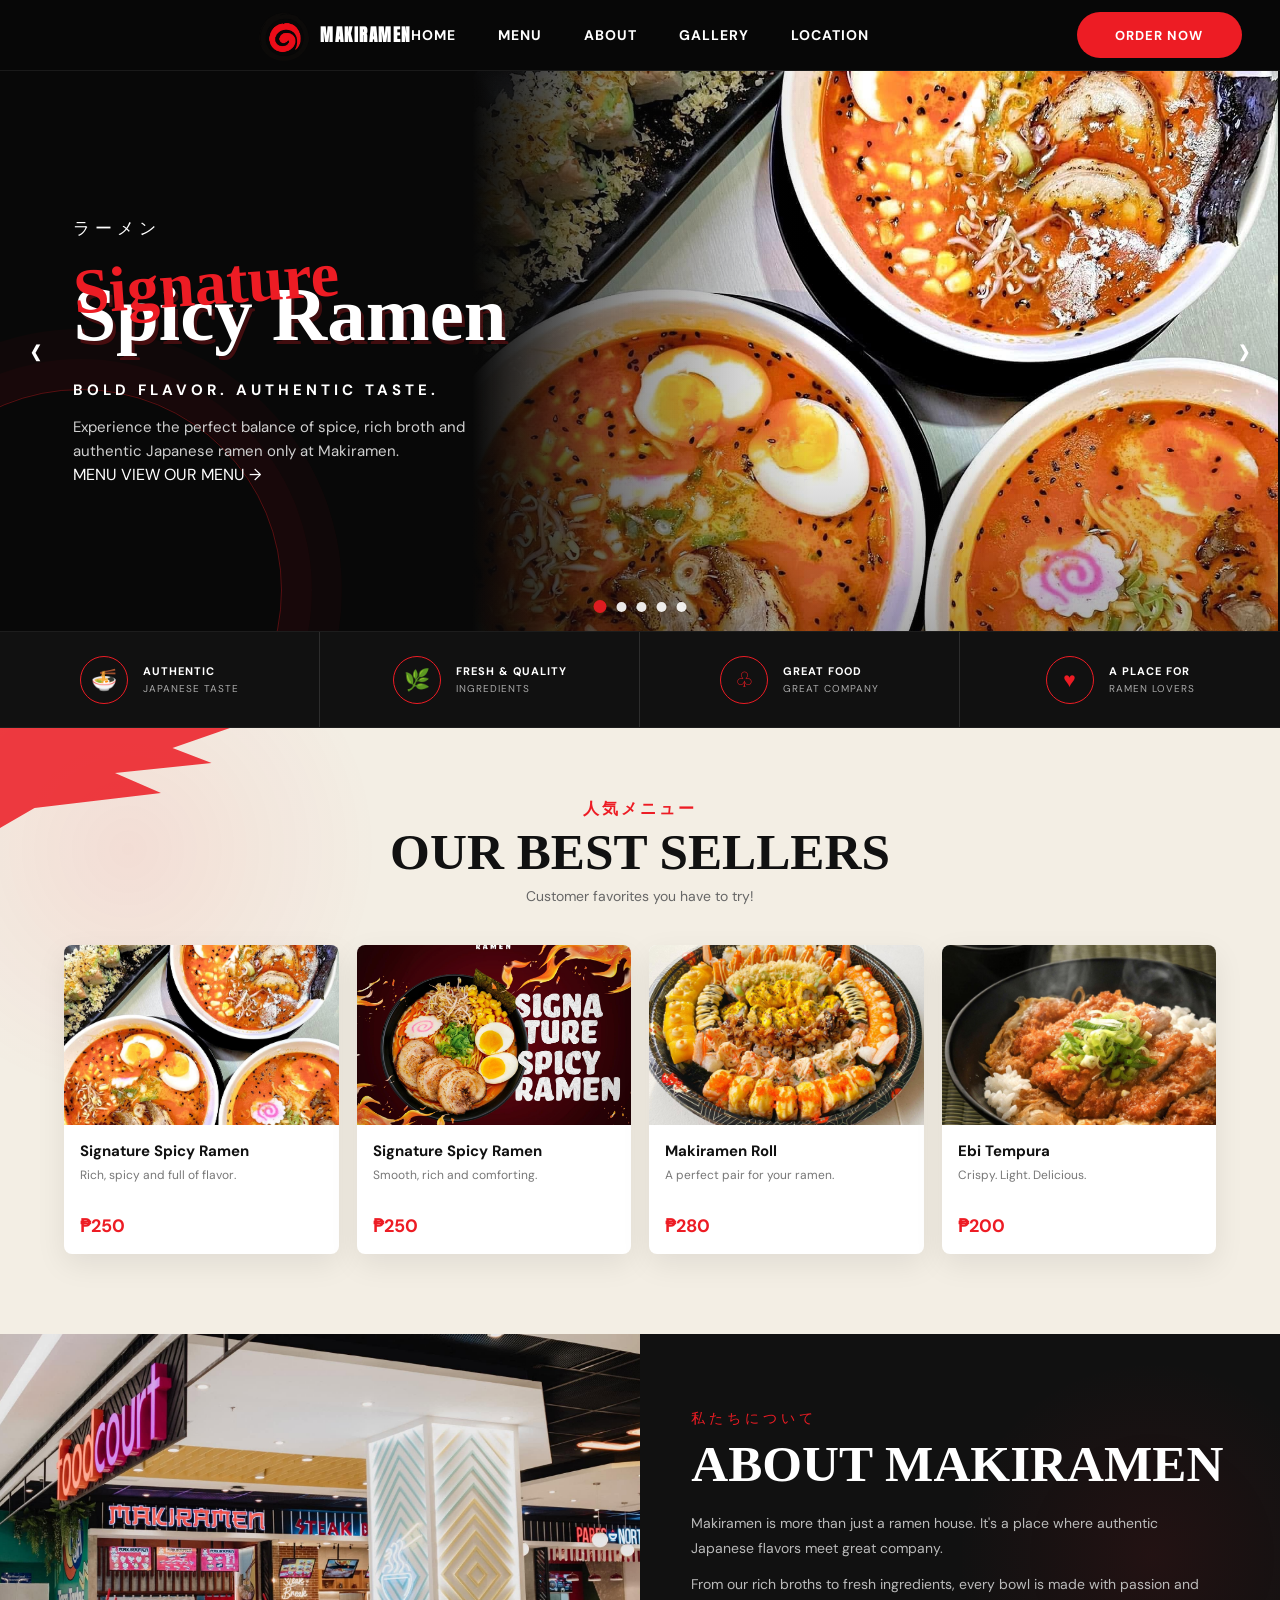
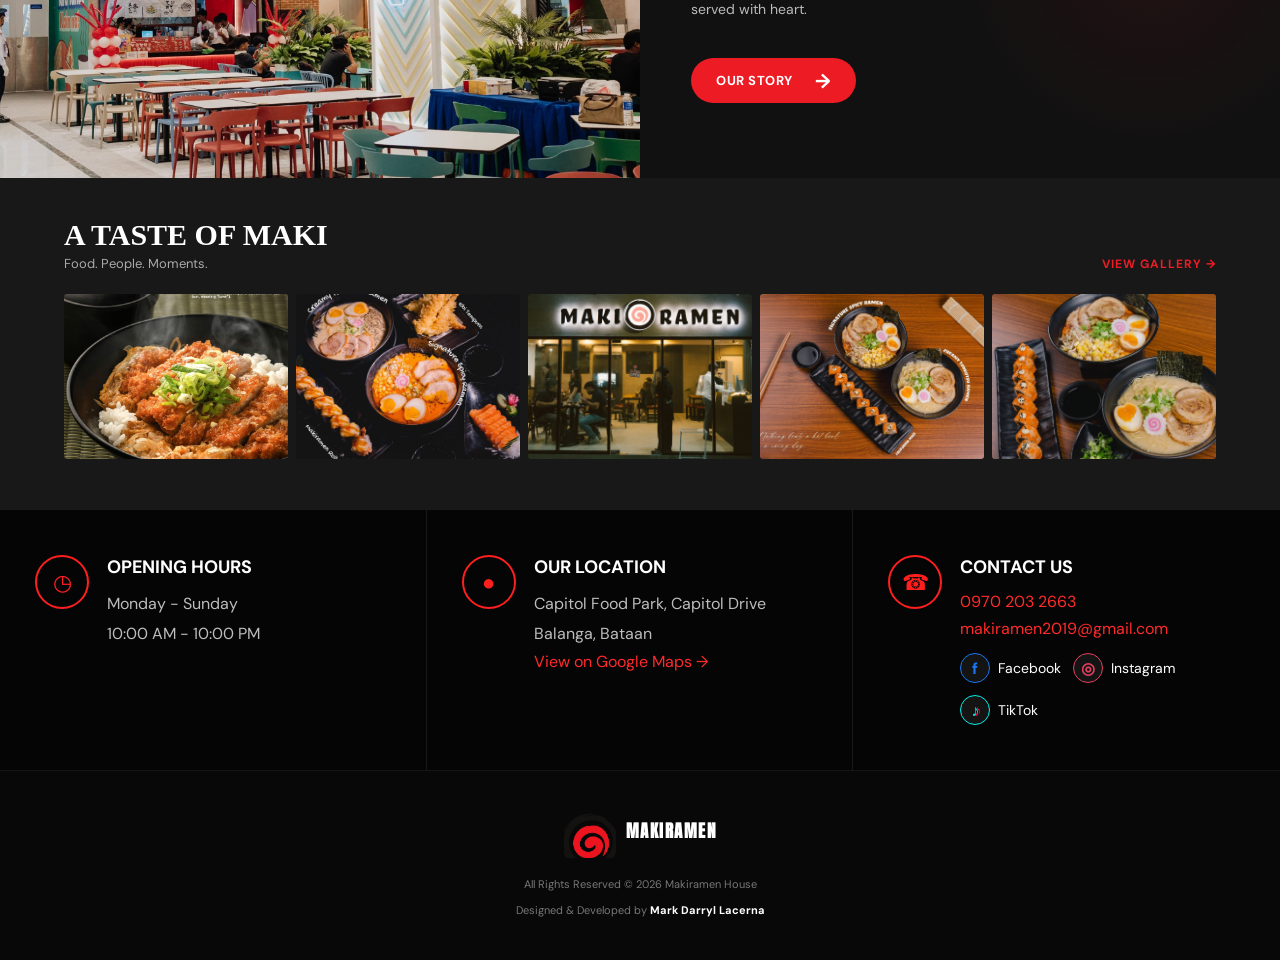
==== index.html @ 4b58c9ea "Update website" ====
<!DOCTYPE html>
<html lang="en">
<head>
    <meta charset="UTF-8">
    <meta name="viewport" content="width=device-width, initial-scale=1.0">
<link rel="stylesheet"
      href="https://cdnjs.cloudflare.com/ajax/libs/font-awesome/6.5.2/css/all.min.css">
    <title>Makiramen House | Japanese Restaurant</title>

   <link rel="stylesheet" href="css/style.css?v=2">
</head>

<body>

    <!-- =========================
         NAVIGATION
    ========================== -->
    <header class="site-header">
        <nav class="navbar">

<a href="index.html" class="logo">

<a href="index.html" class="logo">
    <span class="logo-mark">
        <img src="images/Logo.png" alt="Makiramen Logo">
    </span>

    <span class="logo-name">
        MAKIRAMEN
    </span>
</a>

            <div class="nav-links">
               <a href="index.html">HOME</a>
<a href="menu.html">MENU</a>
<a href="about.html">ABOUT</a>
<a href="gallery.html">GALLERY</a>
<a href="location.html">LOCATION</a>
            </div>

         <a href="menu.html" class="order-btn">ORDER NOW</a>
         

        </nav>
    </header>


    <!-- =========================
         HERO
    ========================== -->
    <main>

        <section id="home" class="hero">

            <!-- HERO SLIDER -->
            <div class="hero-slider">

                <!-- SLIDE 1 -->
                <div class="hero-slide active">

                    <div class="hero-content">

                        <div class="hero-text">

                            <span class="hero-japanese">ラーメン</span>

                            <h2>Signature</h2>

                            <h1>Spicy Ramen</h1>

                            <p class="hero-tagline">
                                BOLD FLAVOR. AUTHENTIC TASTE.
                            </p>

                            <p class="hero-description">
                                Experience the perfect balance of spice,
                                rich broth and authentic Japanese ramen
                                only at Makiramen.
                            </p>

                            <a href="menu.html">MENU</a>
                                VIEW OUR MENU
                                <span>→</span>
                            </a>

                        </div>

                        <div class="hero-image">
                            <img
                                src="images/Ramen.jpg"
                                alt="Makiramen Spicy Ramen"
                            >
                        </div>

                    </div>

                </div>


                <!-- SLIDE 2 -->
                <div class="hero-slide">

                    <div class="hero-content">

                        <div class="hero-text">

                            <span class="hero-japanese">濃厚ラーメン</span>

                            <h2>Rich & Creamy</h2>

                            <h1>Signature Spicy Ramen</h1>

                            <p class="hero-tagline">
                                RICH BROTH. SMOOTH FLAVOR.
                            </p>

                            <p class="hero-description">
                                A creamy and flavorful bowl made for
                                ramen lovers who enjoy rich Japanese taste.
                            </p>

                            <a href="menu.html">MENU</a>
                                VIEW OUR MENU
                                <span>→</span>
                            </a>

                        </div>

                        <div class="hero-image">
                            <img
                                src="images/Ramen2.jpg"
                                alt="Signature Spicy Ramen"
                            >
                        </div>

                    </div>

                </div>


                <!-- SLIDE 3 -->
                <div class="hero-slide">

                    <div class="hero-content">

                        <div class="hero-text">

                            <span class="hero-japanese">寿司</span>

                            <h2>Fresh & Delicious</h2>

                            <h1>Makiramen Sushi</h1>

                            <p class="hero-tagline">
                                FRESH INGREDIENTS. PERFECTLY ROLLED.
                            </p>

                            <p class="hero-description">
                                Complete your ramen experience with
                                our fresh and delicious sushi selections.
                            </p>

                            <a href="menu.html">MENU</a>
                                VIEW OUR MENU
                                <span>→</span>
                            </a>

                        </div>

                        <div class="hero-image">
                            <img
                                src="images/Sushi.jpg"
                                alt="Makiramen Sushi"
                            >
                        </div>

                    </div>

                </div>


                <!-- SLIDE 4 -->
                <div class="hero-slide">

                    <div class="hero-content">

                        <div class="hero-text">

                            <span class="hero-japanese">天ぷら</span>

                            <h2>Crispy Favorite</h2>

                            <h1>Ebi Tempura</h1>

                            <p class="hero-tagline">
                                CRISPY. LIGHT. DELICIOUS.
                            </p>

                            <p class="hero-description">
                                Golden crispy shrimp tempura,
                                freshly prepared to complement your meal.
                            </p>

                            <a href="menu.html">MENU</a>
                                VIEW OUR MENU
                                <span>→</span>
                            </a>

                        </div>

                        <div class="hero-image">
                            <img
                                src="images/Meal.jpg"
                                alt="Makiramen Ebi Tempura"
                            >
                        </div>

                    </div>

                </div>


                <!-- SLIDE 5 -->
                <div class="hero-slide">

                    <div class="hero-content">

                        <div class="hero-text">

                            <span class="hero-japanese">美味しい</span>

                            <h2>Made With Passion</h2>

                            <h1>A Taste of Maki</h1>

                            <p class="hero-tagline">
                                GREAT FOOD. GREAT COMPANY.
                            </p>

                            <p class="hero-description">
                                Discover Japanese-inspired favorites,
                                made fresh and served with heart at Makiramen.
                            </p>

                           <a href="menu.html">MENU</a>
                                VIEW OUR MENU
                                <span>→</span>
                            </a>

                        </div>

                        <div class="hero-image">
                            <img
                                src="images/Ramen3.jpg"
                                alt="Makiramen Food"
                            >
                        </div>

                    </div>

                </div>

            </div>


            <!-- SLIDER ARROWS -->
            <button
                class="slider-arrow slider-prev"
                type="button"
                aria-label="Previous slide">
                ‹
            </button>

            <button
                class="slider-arrow slider-next"
                type="button"
                aria-label="Next slide">
                ›
            </button>


            <!-- SLIDER DOTS -->
            <div class="slider-dots">

                <button
                    class="dot active"
                    type="button"
                    aria-label="Slide 1">
                </button>

                <button
                    class="dot"
                    type="button"
                    aria-label="Slide 2">
                </button>

                <button
                    class="dot"
                    type="button"
                    aria-label="Slide 3">
                </button>

                <button
                    class="dot"
                    type="button"
                    aria-label="Slide 4">
                </button>

                <button
                    class="dot"
                    type="button"
                    aria-label="Slide 5">
                </button>

            </div>

        </section>


        <!-- =========================
             FEATURES
        ========================== -->
        <section class="features">

            <div class="feature-item">
                <div class="feature-icon">🍜</div>

                <div>
                    <strong>AUTHENTIC</strong>
                    <span>JAPANESE TASTE</span>
                </div>
            </div>


            <div class="feature-item">
                <div class="feature-icon">🌿</div>

                <div>
                    <strong>FRESH & QUALITY</strong>
                    <span>INGREDIENTS</span>
                </div>
            </div>


            <div class="feature-item">
                <div class="feature-icon">♧</div>

                <div>
                    <strong>GREAT FOOD</strong>
                    <span>GREAT COMPANY</span>
                </div>
            </div>


            <div class="feature-item">
                <div class="feature-icon">♥</div>

                <div>
                    <strong>A PLACE FOR</strong>
                    <span>RAMEN LOVERS</span>
                </div>
            </div>

        </section>


        <!-- =========================
             BEST SELLERS
        ========================== -->
        <section id="menu" class="best-sellers">

            <div class="section-heading">

                <span>人気メニュー</span>

                <h2>OUR BEST SELLERS</h2>

                <p>
                    Customer favorites you have to try!
                </p>

            </div>


            <div class="menu-grid">

                <article class="menu-card">

                    <img
                        src="images/Ramen.jpg"
                        alt="Signature Spicy Ramen">

                    <div class="menu-card-content">

                        <h3>
                            Signature Spicy Ramen
                        </h3>

                        <p>
                            Rich, spicy and full of flavor.
                        </p>

                        <strong>
                            ₱250
                        </strong>

                    </div>

                </article>


                <article class="menu-card">

                    <img
                        src="images/Ramen2.jpg"
                        alt="Creamy Tonkotsu Ramen">

                    <div class="menu-card-content">

                        <h3>
                            Signature Spicy Ramen
                        </h3>

                        <p>
                            Smooth, rich and comforting.
                        </p>

                        <strong>
                            ₱250
                        </strong>

                    </div>

                </article>


                <article class="menu-card">

                    <img
                        src="images/Sushi.jpg"
                        alt="Makiramen Roll">

                    <div class="menu-card-content">

                        <h3>
                            Makiramen Roll
                        </h3>

                        <p>
                            A perfect pair for your ramen.
                        </p>

                        <strong>
                            ₱280
                        </strong>

                    </div>

                </article>


                <article class="menu-card">

                    <img
                        src="images/Meal.jpg"
                        alt="Ebi Tempura">

                    <div class="menu-card-content">

                        <h3>
                            Ebi Tempura
                        </h3>

                        <p>
                            Crispy. Light. Delicious.
                        </p>

                        <strong>
                            ₱200
                        </strong>

                    </div>

                </article>

            </div>

        </section>


        <!-- =========================
             ABOUT
        ========================== -->
        <section id="about" class="about">

    <div class="about-image">
    <video
        id="aboutVideo"
        autoplay
        muted
        loop
        playsinline
        webkit-playsinline
        preload="auto"
        poster="images/Branch.jpg">
        <source src="images/Branch Vid.mp4" type="video/mp4">
    </video>
</div>


            <div class="about-content">

                <span>私たちについて</span>

                <h2>ABOUT MAKIRAMEN</h2>

                <p>
                    Makiramen is more than just a ramen house.
                    It's a place where authentic Japanese flavors
                    meet great company.
                </p>

                <p>
                    From our rich broths to fresh ingredients,
                    every bowl is made with passion and served with heart.
                </p>

                <a href="#gallery" class="primary-btn">
                    OUR STORY
                    <span>→</span>
                </a>

            </div>

        </section>


        <!-- =========================
             GALLERY
        ========================== -->
        <section id="gallery" class="gallery">

            <div class="gallery-heading">

                <div>

                    <h2>A TASTE OF MAKI</h2>

                    <p>
                        Food. People. Moments.
                    </p>

                </div>

                <a href="#">
                    VIEW GALLERY →
                </a>

            </div>


            <div class="gallery-grid">

                <img
                    src="images/Meal.jpg"
                    alt="Makiramen Food">

                <img
                    src="images/Ramen3.jpg"
                    alt="Makiramen Ramen">

                <img
                    src="images/Branch1.jpg"
                    alt="Makiramen Branch">

                <img
                    src="images/Ramen4.jpg"
                    alt="Makiramen Ramen">

                <img
                    src="images/Ramen5.jpg"
                    alt="Makiramen Restaurant">

            </div>

        </section>

<!-- =========================
     LOCATION / FOOTER
========================== -->
<section id="location" class="location">

    <div class="location-item">
        <span class="location-icon">◷</span>

        <div>
            <h3>OPENING HOURS</h3>
            <p>Monday - Sunday</p>
            <p>10:00 AM - 10:00 PM</p>
        </div>
    </div>

    <div class="location-item">
        <span class="location-icon">●</span>

        <div>
            <h3>OUR LOCATION</h3>
            <p>Capitol Food Park, Capitol Drive</p>
            <p>Balanga, Bataan</p>

            <a href="https://share.google/M9KjZpr33h3sfdDit"
               target="_blank">
               View on Google Maps →
            </a>
        </div>
    </div>

    <div class="location-item">
        <span class="location-icon">☎</span>

        <div>
            <h3>CONTACT US</h3>

            <a class="contact-detail" href="tel:09702032663">
                0970 203 2663
            </a>

            <a class="contact-detail"
               href="mailto:makiramen2019@gmail.com">
                makiramen2019@gmail.com
            </a>

            <div class="social-links">

                <a href="https://www.facebook.com/profile.php?id=100064175319282"
                   target="_blank">
                    <span class="social-icon">f</span>
                    Facebook
                </a>

                <a href="https://www.instagram.com/makiramenhouse/"
                   target="_blank">
                    <span class="social-icon">◎</span>
                    Instagram
                </a>

                <a href="https://www.tiktok.com/@makiramen.house.b"
                   target="_blank">
                    <span class="social-icon">♪</span>
                    TikTok
                </a>

            </div>

        </div>
    </div>

</section>


    </main>


    <!-- =========================
         FOOTER
    ========================== -->
    <footer class="footer">

        <a href="index.html" class="footer-logo">
    <span class="footer-logo-mark">
        <img src="images/Logo.png" alt="Makiramen">
    </span>

    <span class="footer-logo-name">
        MAKIRAMEN
    </span>
</a>

      <p class="footer-credit">
    All Rights Reserved © 2026 Makiramen House
</p>

<p class="footer-credit">
    Designed & Developed by <strong>Mark Darryl Lacerna</strong>
</p>

    </footer>


    <script src="js/script.js"></script>

</body>
</html>
---- css/style.css ----
/* =========================================================
   MAKIRAMEN HOUSE
   MAIN STYLESHEET
   Responsive Desktop / Tablet / Mobile
========================================================= */


/* =========================================================
   GOOGLE FONTS
========================================================= */

@import url('https://fonts.googleapis.com/css2?family=Anton&family=DM+Sans:wght@400;500;600;700&family=Permanent+Marker&display=swap');


/* =========================================================
   RESET
========================================================= */

* {
    margin: 0;
    padding: 0;
    box-sizing: border-box;
}

html {
    scroll-behavior: smooth;
}

body {
    font-family: 'DM Sans', sans-serif;
    background: #0d0d0d;
    color: #ffffff;
    overflow-x: hidden;
}

img {
    display: block;
    max-width: 100%;
}

a {
    color: inherit;
    text-decoration: none;
}

button {
    font: inherit;
}


/* =========================================================
   VARIABLES
========================================================= */

:root {
    --red: #ed1c24;
    --red-light: #ff3037;
    --red-dark: #b90f15;

    --black: #080808;
    --black-soft: #111111;
    --black-card: #181818;

    --cream: #f3eee4;
    --white: #ffffff;
    --gray: #bdbdbd;
    --gray-dark: #777777;

    --container: 1400px;
}


/* =========================================================
   GLOBAL CONTAINER
========================================================= */
.site-header {
    position: sticky;
    top: 0;
    z-index: 1000;

    width: 100%;
    background: rgba(8, 8, 8, 0.97);

    border-bottom: 1px solid rgba(255, 255, 255, 0.08);

    backdrop-filter: blur(8px);
}

.navbar {
    position: relative;

    width: min(1400px, 94%);
    height: 70px;

    margin: auto;

    display: flex;
    align-items: center;
    justify-content: space-between;
}
/* =========================
   MAKIRAMEN NAVBAR LOGO
========================= */

.logo {
    display: flex;
    align-items: center;
    justify-content: flex-start;

    width: 220px;
    height: 70px;

    gap: 10px;

    flex-shrink: 0;
}

/* Logo icon container */
.logo-mark {
    position: relative;

    width: 52px;
    height: 52px;

    flex-shrink: 0;

    overflow: hidden;

    border-radius: 50%;
}

/* Crop the original image and show only the icon */
.logo-mark img {
    position: absolute;

    top: -2px;
    left: 50%;

    width: 92px;
    height: auto;

    max-width: none;

    transform: translateX(-50%);

    object-fit: contain;

    mix-blend-mode: normal;
}

/* White MAKI RAMEN text */
.logo-name {
    color: #ffffff;

    font-family: 'Anton', sans-serif;

    font-size: 17px;
    font-weight: 700;

    line-height: 0.85;

    letter-spacing: 1.5px;

    text-align: left;

    white-space: nowrap;
}
/* =========================================================
   NAVIGATION LINKS
   EXACT CENTER OF NAVBAR
========================================================= */
.nav-links {
    position: absolute;

    left: 50%;
    top: 50%;

    transform: translate(-50%, -50%);

    display: flex;
    align-items: center;

    gap: 42px;

    white-space: nowrap;
}
.nav-links a {
    position: relative;

    color: #ffffff;

    font-size: 14px;
    font-weight: 700;

    letter-spacing: 1px;

    transition:
        color 0.3s ease,
        transform 0.3s ease;
}

.nav-links a:hover,
.nav-links a.active {
    color: var(--red);
}

.nav-links a::after {
    content: '';

    position: absolute;

    left: 0;
    bottom: -10px;

    width: 0;
    height: 2px;

    background: var(--red);

    transition: width 0.3s ease;
}

.nav-links a:hover::after,
.nav-links a.active::after {
    width: 100%;
}


/* =========================================================
   ORDER BUTTON
========================================================= */
.order-btn {
    display: inline-flex;
    align-items: center;
    justify-content: center;

    min-width: 165px;
    height: 46px;

    padding: 0 25px;

    margin-left: auto;

    background: var(--red);

    border-radius: 30px;

    color: #ffffff;

    font-size: 13px;
    font-weight: 700;

    letter-spacing: 1px;

    transition:
        background 0.3s ease,
        transform 0.3s ease;
}

.order-btn:hover {
    background: var(--red-light);

    transform: translateY(-2px);
}


/* =========================================================
   HERO
========================================================= */

.hero {
    position: relative;

    min-height: 560px;

    overflow: hidden;

    background:
        radial-gradient(
            circle at 70% 45%,
            rgba(237, 28, 36, 0.08),
            transparent 40%
        ),
        #080808;
}


/* Decorative circle */

.hero::before {
    content: '';

    position: absolute;

    left: -120px;
    bottom: -160px;

    width: 400px;
    height: 400px;

    border: 1px solid rgba(237, 28, 36, 0.35);

    border-radius: 50%;

    box-shadow:
        0 0 0 30px rgba(237, 28, 36, 0.03),
        0 0 0 60px rgba(237, 28, 36, 0.03);

    pointer-events: none;

    z-index: 1;
}


/* =========================================================
   HERO SLIDER
========================================================= */

.hero-slider {
    position: relative;

    width: 100%;

    min-height: 560px;

    overflow: hidden;
}

.hero-slide {
    position: absolute;

    inset: 0;

    width: 100%;
    height: 100%;

    opacity: 0;
    visibility: hidden;

    transition:
        opacity 0.8s ease,
        visibility 0.8s ease;
}

.hero-slide.active {
    opacity: 1;
    visibility: visible;

    z-index: 2;
}


/* =========================================================
   HERO CONTENT
========================================================= */

.hero-content {
    position: relative;

    width: min(var(--container), 94%);

    min-height: 560px;

    margin: auto;

    display: flex;
    align-items: center;
}


/* =========================================================
   HERO TEXT
========================================================= */

.hero-text {
    position: relative;

    z-index: 5;

    width: 45%;

    padding-left: 35px;
}

.hero-japanese {
    display: block;

    margin-bottom: 3px;

    color: #ffffff;

    font-size: 17px;

    letter-spacing: 5px;
}

.hero-text h2 {
    margin-bottom: -28px;

    color: var(--red);

    font-family: 'Permanent Marker', cursive;

    font-size: clamp(48px, 5vw, 78px);

    line-height: 1;

    transform: rotate(-4deg);
}

.hero-text h1 {
    color: #ffffff;

    font-family: 'Permanent Marker', cursive;

    font-size: clamp(55px, 6vw, 92px);

    line-height: 0.95;

    text-shadow:
        3px 4px 0 rgba(237, 28, 36, 0.25);
}

.hero-tagline {
    margin-top: 28px;

    color: #ffffff;

    font-size: 15px;

    font-weight: 700;

    letter-spacing: 4px;
}

.hero-description {
    max-width: 460px;

    margin-top: 15px;

    color: #d0d0d0;

    font-size: 15px;

    line-height: 1.65;
}


/* =========================================================
   PRIMARY BUTTON
========================================================= */

.primary-btn {
    display: inline-flex;
    align-items: center;
    justify-content: center;

    gap: 22px;

    margin-top: 25px;

    padding: 14px 25px;

    background: var(--red);

    border-radius: 30px;

    color: #ffffff;

    font-size: 13px;

    font-weight: 700;

    letter-spacing: 0.5px;

    transition:
        background 0.3s ease,
        transform 0.3s ease;
}

.primary-btn span {
    font-size: 20px;
    line-height: 0;
}

.primary-btn:hover {
    background: var(--red-light);

    transform: translateX(4px);
}


/* =========================================================
   HERO IMAGE
========================================================= */

.hero-image {
    position: absolute;

    top: 0;
    right: -3%;

    width: 67%;
    height: 100%;

    overflow: hidden;

    z-index: 1;
}

.hero-image::after {
    content: '';

    position: absolute;

    inset: 0;

    background:
        linear-gradient(
            90deg,
            #080808 0%,
            rgba(8, 8, 8, 0.55) 15%,
            transparent 42%
        ),
        linear-gradient(
            0deg,
            rgba(8, 8, 8, 0.35),
            transparent 40%
        );

    pointer-events: none;
}

.hero-image img {
    width: 100%;
    height: 100%;

    object-fit: cover;

    object-position: center;

    transition: transform 1s ease;
}

.hero-slide.active .hero-image img {
    transform: scale(1.01);
}


/* =========================================================
   SLIDER ARROWS
========================================================= */

.slider-arrow {
    position: absolute;

    top: 50%;

    z-index: 20;

    width: 48px;
    height: 60px;

    padding: 0;

    border: none;

    background: transparent;

    color: #ffffff;

    font-size: 48px;

    line-height: 1;

    cursor: pointer;

    transform: translateY(-50%);

    transition:
        color 0.3s ease,
        transform 0.3s ease;
}

.slider-arrow:hover {
    color: var(--red);

    transform:
        translateY(-50%)
        scale(1.15);
}

.slider-prev {
    left: 12px;
}

.slider-next {
    right: 12px;
}


/* =========================================================
   SLIDER DOTS
========================================================= */

.slider-dots {
    position: absolute;

    left: 50%;
    bottom: 18px;

    z-index: 30;

    display: flex;
    align-items: center;

    gap: 10px;

    transform: translateX(-50%);
}

.dot {
    width: 10px;
    height: 10px;

    padding: 0;

    border: 0;

    border-radius: 50%;

    background: #ffffff;

    opacity: 0.9;

    cursor: pointer;

    transition:
        width 0.3s ease,
        height 0.3s ease,
        background 0.3s ease;
}

.dot.active {
    width: 13px;
    height: 13px;

    background: var(--red);
}


/* =========================================================
   FEATURES
========================================================= */

.features {
    position: relative;

    z-index: 10;

    display: grid;

    grid-template-columns: repeat(4, 1fr);

    background: #111111;

    border-top:
        1px solid rgba(255,255,255,0.05);

    border-bottom:
        1px solid rgba(255,255,255,0.05);
}

.feature-item {
    min-height: 95px;

    padding: 18px 25px;

    display: flex;
    align-items: center;
    justify-content: center;

    gap: 15px;

    border-right:
        1px solid rgba(255,255,255,0.12);
}

.feature-item:last-child {
    border-right: none;
}

.feature-icon {
    width: 48px;
    height: 48px;

    flex-shrink: 0;

    display: flex;
    align-items: center;
    justify-content: center;

    border:
        1px solid var(--red);

    border-radius: 50%;

    color: var(--red);

    font-size: 21px;
}

.feature-item strong,
.feature-item span {
    display: block;
}

.feature-item strong {
    font-size: 11px;

    letter-spacing: 1px;
}

.feature-item span {
    margin-top: 4px;

    color: #aaaaaa;

    font-size: 10px;

    letter-spacing: 1px;
}


/* =========================================================
   BEST SELLERS
========================================================= */

.best-sellers {
    position: relative;

    padding: 70px 5% 80px;

    background:
        radial-gradient(
            circle at 10% 20%,
            rgba(237,28,36,0.08),
            transparent 20%
        ),
        var(--cream);

    color: #111111;
}


/* Red decoration */

.best-sellers::before {
    content: '';

    position: absolute;

    top: 0;
    left: 0;

    width: 230px;
    height: 100px;

    background: var(--red);

    clip-path: polygon(
        0 0,
        100% 0,
        75% 20%,
        92% 35%,
        50% 45%,
        70% 65%,
        15% 80%,
        0 100%
    );

    opacity: 0.85;
}


/* =========================================================
   SECTION HEADING
========================================================= */

.section-heading {
    position: relative;

    z-index: 2;

    text-align: center;

    margin-bottom: 40px;
}

.section-heading span {
    display: block;

    margin-bottom: 6px;

    color: var(--red);

    font-size: 16px;

    font-weight: 700;

    letter-spacing: 3px;
}

.section-heading h2 {
    font-family: 'Permanent Marker', cursive;

    font-size: clamp(34px, 4vw, 52px);

    line-height: 1;
}

.section-heading p {
    margin-top: 10px;

    color: #666666;

    font-size: 14px;
}


/* =========================================================
   MENU GRID
========================================================= */

.menu-grid {
    position: relative;

    z-index: 2;

    width: min(1250px, 100%);

    margin: auto;

    display: grid;

    grid-template-columns:
        repeat(4, 1fr);

    gap: 18px;
}


/* =========================================================
   MENU CARD
========================================================= */

.menu-card {
    overflow: hidden;

    background: #ffffff;

    border-radius: 8px;

    box-shadow:
        0 10px 30px rgba(0,0,0,0.08);

    transition:
        transform 0.35s ease,
        box-shadow 0.35s ease;
}

.menu-card:hover {
    transform: translateY(-8px);

    box-shadow:
        0 18px 35px rgba(0,0,0,0.15);
}

.menu-card > img {
    width: 100%;
    height: 180px;

    object-fit: cover;

    transition:
        transform 0.5s ease;
}

.menu-card:hover > img {
    transform: scale(1.05);
}

.menu-card-content {
    padding: 16px;
}

.menu-card-content h3 {
    color: #111111;

    font-size: 15px;
}

.menu-card-content p {
    min-height: 38px;

    margin-top: 5px;

    color: #777777;

    font-size: 12px;

    line-height: 1.5;
}

.menu-card-content strong {
    display: block;

    margin-top: 10px;

    color: var(--red);

    font-size: 18px;
}


/* =========================================================
   ABOUT
========================================================= */

.about {
    display: grid;

    grid-template-columns:
        1fr 1fr;

    background: #111111;
}

.about-image video {
    display: block;

    width: 100%;
    height: 100%;

    object-fit: cover;
    object-position: center;

    transition: transform 0.7s ease;
}

.about-image:hover video {
    transform: scale(1.03);
}

.about-content {
    padding: 75px 8%;

    display: flex;
    flex-direction: column;
    justify-content: center;

    background:
        radial-gradient(
            circle at 80% 50%,
            rgba(237,28,36,0.08),
            transparent 35%
        ),
        #111111;
}

.about-content > span {
    color: var(--red);

    font-size: 14px;

    letter-spacing: 4px;
}

.about-content h2 {
    margin: 10px 0 22px;

    font-family: 'Permanent Marker', cursive;

    font-size: clamp(35px, 4vw, 55px);

    line-height: 1;
}

.about-content p {
    max-width: 520px;

    margin-bottom: 12px;

    color: #bbbbbb;

    font-size: 14px;

    line-height: 1.75;
}

.about-content .primary-btn {
    align-self: flex-start;
}


/* =========================================================
   GALLERY
========================================================= */

.gallery {
    padding: 40px 5% 50px;

    background: #181818;
}

.gallery-heading {
    width: min(1250px, 100%);

    margin:
        0 auto 22px;

    display: flex;

    justify-content: space-between;

    align-items: flex-end;

    gap: 20px;
}

.gallery-heading h2 {
    font-family: 'Permanent Marker', cursive;

    font-size: 30px;
}

.gallery-heading p {
    margin-top: 3px;

    color: #aaaaaa;

    font-size: 13px;
}

.gallery-heading > a {
    color: var(--red);

    font-size: 12px;

    font-weight: 700;

    letter-spacing: 1px;

    white-space: nowrap;
}

.gallery-grid {
    width: min(1250px, 100%);

    margin: auto;

    display: grid;

    grid-template-columns:
        repeat(5, 1fr);

    gap: 8px;
}

.gallery-grid img {
    width: 100%;
    height: 165px;

    object-fit: cover;

    border-radius: 3px;

    transition:
        transform 0.35s ease,
        filter 0.35s ease;
}

.gallery-grid img:hover {
    transform: scale(1.03);

    filter: brightness(1.12);
}


/* ===== LOCATION ===== */

.location{
    display:grid;
    grid-template-columns:repeat(3,1fr);
    background:#050505;
    border-top:1px solid rgba(255,255,255,.08);
}

.location-item{
    display:flex;
    gap:18px;
    padding:45px 35px;
    border-right:1px solid rgba(255,255,255,.08);
}

.location-item:last-child{
    border-right:none;
}

.location-icon{
    width:54px;
    height:54px;
    border:2px solid #ff1f1f;
    border-radius:50%;
    display:flex;
    align-items:center;
    justify-content:center;
    color:#ff1f1f;
    font-size:22px;
    flex-shrink:0;
}

.location h3{
    color:#fff;
    margin-bottom:12px;
    font-size:18px;
}

.location p{
    color:#bdbdbd;
    margin:4px 0;
    line-height:1.6;
}

.location a{
    color:#ff2a2a;
    text-decoration:none;
    transition:.3s;
}

.location a:hover{
    color:#fff;
}

/* Contact */

.contact-detail{
    display:block;
    margin-bottom:6px;
}
/* ===== SOCIAL MEDIA ICON COLORS ===== */

.social-links{
    display:flex;
    gap:12px;
    margin-top:14px;
    flex-wrap:wrap;
}

.social-links a{
    display:flex;
    align-items:center;
    gap:8px;
    color:#fff;
    font-size:14px;
    text-decoration:none;
}

.social-icon{
    width:30px;
    height:30px;
    border-radius:50%;
    display:flex;
    align-items:center;
    justify-content:center;
    font-weight:700;
    font-size:16px;
    background:#141414;
}

/* Facebook */
.social-links a:nth-child(1) .social-icon{
    color:#1877F2;
    border:1px solid #1877F2;
}

/* Instagram */
.social-links a:nth-child(2) .social-icon{
    color:#E4405F;
    border:1px solid #E4405F;
}

/* TikTok */
.social-links a:nth-child(3) .social-icon{
    color:#00F2EA;
    border:1px solid #00F2EA;
    text-shadow:2px 0 #FF0050;
}
/* Mobile */

@media (max-width:768px){

    .location{
        grid-template-columns:1fr;
    }

    .location-item{
        border-right:none;
        border-bottom:1px solid rgba(255,255,255,.08);
    }

    .location-item:last-child{
        border-bottom:none;
    }

}

/* =========================================================
   FOOTER
========================================================= */

.footer {
    padding: 35px 20px 40px;

    text-align: center;

    background: #080808;

    border-top:
        1px solid rgba(255,255,255,0.05);
}

.footer img {
    width: 230px;
    height: 90px;

    object-fit: contain;
    object-position: center;

    margin: auto;

    mix-blend-mode: screen;
}

.footer p {
    margin-top: 8px;
    color: #777;
    font-size: 11px;
    line-height: 1.6;
}

.footer p strong {
    color: #fff;
    font-weight: 700;
}


/* =========================================================
   TABLET
   1000px AND BELOW
========================================================= */

@media (max-width: 1000px) {

    /* NAVBAR */

    .navbar {
        height: 82px;
    }

    .logo {
        width: 175px;
        height: 82px;
    }

    .logo img {
        width: 160px;
        height: 74px;

        transform: scale(1.2);
    }

    .nav-links {
        gap: 25px;
    }

    .nav-links a {
        font-size: 12px;
    }

    .order-btn {
        min-width: 140px;
        height: 44px;

        padding: 0 18px;

        font-size: 11px;
    }


    /* HERO */

    .hero,
    .hero-slider,
    .hero-content {
        min-height: 560px;
    }

    .hero-text {
        width: 48%;

        padding-left: 15px;
    }

    .hero-image {
        width: 65%;
    }


    /* FEATURES */

    .features {
        grid-template-columns:
            repeat(2, 1fr);
    }

    .feature-item:nth-child(2) {
        border-right: none;
    }

    .feature-item:nth-child(1),
    .feature-item:nth-child(2) {
        border-bottom:
            1px solid rgba(255,255,255,0.08);
    }


    /* MENU */

    .menu-grid {
        grid-template-columns:
            repeat(2, 1fr);
    }


    /* GALLERY */

    .gallery-grid {
        grid-template-columns:
            repeat(3, 1fr);
    }

    .gallery-grid img:nth-child(4),
    .gallery-grid img:nth-child(5) {
        display: none;
    }


    /* LOCATION */

    .location {
        padding-left: 4%;
        padding-right: 4%;
    }

    .location-item {
        padding:
            10px 15px;
    }
}


/* =========================================================
   MOBILE
   700px AND BELOW
========================================================= */

@media (max-width: 700px) {

    /* =====================================================
       MOBILE NAVBAR
    ===================================================== */

    .navbar {
        width: 92%;
        height: 70px;
    }

 .logo {
    width: 155px;
    height: 65px;

    gap: 7px;
}

.logo-mark {
    width: 43px;
    height: 43px;
}

.logo-mark img {
    width: 76px;
}

.logo-name {
    font-size: 13px;
    letter-spacing: 1px;
}
    .nav-links {
        display: none;
    }

    .order-btn {
        min-width: auto;

        height: 40px;

        padding: 0 17px;

        font-size: 11px;
    }


    /* =====================================================
       MOBILE HERO
    ===================================================== */

    .hero {
        min-height: 680px;
    }

    .hero-slider {
        min-height: 680px;
    }

    .hero-slide {
        min-height: 680px;
    }

    .hero-content {
        width: 100%;

        min-height: 680px;

        display: flex;

        align-items: flex-end;
    }


    /* IMAGE */

    .hero-image {
        top: 0;
        right: 0;

        width: 100%;
        height: 58%;

        z-index: 1;
    }

    .hero-image::after {
        background:
            linear-gradient(
                0deg,
                #080808 0%,
                rgba(8,8,8,0.55) 35%,
                transparent 72%
            );
    }


    /* TEXT */

    .hero-text {
        width: 100%;

        padding:
            0 25px 55px;

        z-index: 5;
    }

    .hero-japanese {
        font-size: 13px;

        letter-spacing: 4px;
    }

    .hero-text h2 {
        margin-bottom: -17px;

        font-size: 46px;
    }

    .hero-text h1 {
        font-size: 57px;

        line-height: 0.95;
    }

    .hero-tagline {
        margin-top: 20px;

        font-size: 11px;

        letter-spacing: 2px;
    }

    .hero-description {
        max-width: 350px;

        font-size: 13px;

        line-height: 1.6;
    }

    .primary-btn {
        margin-top: 20px;

        padding: 13px 20px;

        font-size: 11px;
    }


    /* ARROWS */

    .slider-arrow {
        top: 38%;

        width: 35px;
        height: 45px;

        font-size: 38px;
    }

    .slider-prev {
        left: 2px;
    }

    .slider-next {
        right: 2px;
    }


    /* DOTS */

    .slider-dots {
        bottom: 18px;

        gap: 8px;
    }


    /* =====================================================
       FEATURES
    ===================================================== */

    .features {
        grid-template-columns:
            1fr 1fr;
    }

    .feature-item {
        min-height: 90px;

        padding: 12px;

        justify-content: flex-start;

        gap: 10px;
    }

    .feature-icon {
        width: 38px;
        height: 38px;

        font-size: 16px;
    }

    .feature-item strong {
        font-size: 9px;
    }

    .feature-item span {
        font-size: 8px;
    }


    /* =====================================================
       BEST SELLERS
    ===================================================== */

    .best-sellers {
        padding:
            55px 18px 60px;
    }

    .best-sellers::before {
        width: 140px;
        height: 65px;
    }

    .section-heading {
        margin-bottom: 30px;
    }

    .section-heading span {
        font-size: 12px;
    }

    .section-heading h2 {
        font-size: 36px;
    }

    .section-heading p {
        font-size: 12px;
    }

    .menu-grid {
        grid-template-columns:
            1fr 1fr;

        gap: 10px;
    }

    .menu-card {
        border-radius: 6px;
    }

    .menu-card > img {
        height: 135px;
    }

    .menu-card-content {
        padding: 11px;
    }

    .menu-card-content h3 {
        font-size: 12px;

        line-height: 1.35;
    }

    .menu-card-content p {
        min-height: 32px;

        font-size: 10px;
    }

    .menu-card-content strong {
        margin-top: 8px;

        font-size: 15px;
    }


    /* =====================================================
       ABOUT
    ===================================================== */

    .about {
        grid-template-columns: 1fr;
    }

    .about-image {
        min-height: 280px;
    }

    .about-content {
        padding:
            50px 25px;
    }

    .about-content > span {
        font-size: 12px;

        letter-spacing: 3px;
    }

    .about-content h2 {
        font-size: 37px;
    }

    .about-content p {
        font-size: 13px;
    }


    /* =====================================================
       GALLERY
    ===================================================== */

    .gallery {
        padding:
            40px 18px;
    }

    .gallery-heading {
        align-items: center;

        gap: 10px;
    }

    .gallery-heading h2 {
        font-size: 24px;
    }

    .gallery-heading p {
        font-size: 11px;
    }

    .gallery-heading > a {
        font-size: 9px;
    }

    .gallery-grid {
        grid-template-columns:
            repeat(2, 1fr);

        gap: 6px;
    }

    .gallery-grid img {
        height: 125px;
    }

    .gallery-grid img:nth-child(3) {
        display: none;
    }


    /* =====================================================
       LOCATION
    ===================================================== */

    .location {
        grid-template-columns: 1fr;

        padding:
            25px 20px;
    }

    .location-item {
        justify-content: flex-start;

        padding:
            20px 5px;

        border-right: none;

        border-bottom:
            1px solid rgba(255,255,255,0.08);
    }

    .location-item:last-child {
        border-bottom: none;
    }


    /* =====================================================
       FOOTER
    ===================================================== */

    .footer {
        padding:
            30px 20px 35px;
    }

    .footer img {
        width: 210px;
        height: 80px;
    }

    .footer p {
        font-size: 10px;
    }
}


/* =========================================================
   SMALL MOBILE
   400px AND BELOW
========================================================= */

@media (max-width: 400px) {

    /* NAVBAR */

    .navbar {
        width: 94%;
        height: 65px;
    }

.logo {
    width: 145px;
}

.logo-mark {
    width: 40px;
    height: 40px;
}

.logo-mark img {
    width: 71px;
}

.logo-name {
    font-size: 12px;
}

    .order-btn {
        height: 38px;

        padding:
            0 12px;

        font-size: 10px;
    }


    /* HERO */

    .hero,
    .hero-slider,
    .hero-slide,
    .hero-content {
        min-height: 650px;
    }

    .hero-image {
        height: 55%;
    }

    .hero-text {
        padding:
            0 20px 48px;
    }

    .hero-japanese {
        font-size: 12px;
    }

    .hero-text h2 {
        font-size: 40px;

        margin-bottom: -15px;
    }

    .hero-text h1 {
        font-size: 49px;
    }

    .hero-tagline {
        font-size: 10px;

        letter-spacing: 1.5px;
    }

    .hero-description {
        font-size: 12px;
    }

    .primary-btn {
        padding:
            12px 17px;

        font-size: 10px;
    }


    /* FEATURES */

    .feature-item {
        min-height: 82px;

        padding: 10px 8px;

        gap: 7px;
    }

    .feature-icon {
        width: 34px;
        height: 34px;

        font-size: 14px;
    }

    .feature-item strong {
        font-size: 8px;
    }

    .feature-item span {
        font-size: 7px;
    }


    /* MENU */

    .menu-grid {
        grid-template-columns: 1fr;
    }

    .menu-card > img {
        height: 190px;
    }


    /* GALLERY */

    .gallery-heading {
        flex-direction: column;

        align-items: flex-start;
    }

    .gallery-heading > a {
        margin-top: 5px;
    }


    /* FOOTER */

    .footer img {
        width: 190px;
        height: 75px;
    }
}

/* =========================
   MOBILE NAVBAR LOGO FIX
========================= */

@media (max-width: 700px) {

    .navbar {
        width: 94%;
        height: 70px;
        display: flex;
        align-items: center;
        justify-content: space-between;
    }

    .logo {
        display: flex !important;
        align-items: center;
        width: auto !important;
        height: 60px !important;
        gap: 8px;
        flex-shrink: 0;
        overflow: visible !important;
    }

    .logo-mark {
        width: 42px !important;
        height: 42px !important;
        flex-shrink: 0;
        overflow: hidden;
    }

    .logo-mark img {
        width: 85px !important;
        height: 85px !important;
        max-width: none !important;
        position: absolute;
        top: -2px;
        left: 50%;
        transform: translateX(-50%) !important;
    }

    .logo-name {
        display: block !important;
        color: #fff !important;
        font-size: 14px !important;
        line-height: .82;
        letter-spacing: 1px;
        white-space: nowrap;
    }

    .nav-links {
        gap: 12px;
    }

}

/* =========================
   FOOTER LOGO
========================= */

.footer-logo{
    display:flex;
    align-items:center;
    justify-content:center;
    gap:10px;
    width:max-content;
    margin:0 auto 18px;
    text-decoration:none;
}

.footer-logo-mark{
    position:relative;
    width:52px;
    height:52px;
    flex-shrink:0;
    overflow:hidden;
}

.footer-logo-mark img{
    position:absolute;
    top:-4px;
    left:50%;
    width:105px;
    height:105px;
    max-width:none;
    transform:translateX(-50%);
    object-fit:contain;
}

.footer-logo-name{
    color:#fff;
    font-family:'Anton', sans-serif;
    font-size:17px;
    font-weight:700;
    line-height:.82;
    letter-spacing:1.5px;
    white-space:nowrap;
}


/* MOBILE FOOTER LOGO */

@media (max-width:700px){

    .footer-logo{
        gap:8px;
        margin-bottom:16px;
    }

    .footer-logo-mark{
        width:42px;
        height:42px;
    }

    .footer-logo-mark img{
        width:85px;
        height:85px;
        top:-2px;
    }

    .footer-logo-name{
        font-size:14px;
        letter-spacing:1px;
    }

}

/* =========================================
   FINAL MOBILE NAV LOGO FIX
========================================= */

@media (max-width: 700px) {

    .navbar {
        width: 94% !important;
        height: 70px !important;
        display: flex !important;
        align-items: center !important;
        justify-content: space-between !important;
        overflow: visible !important;
    }

    .logo {
        display: flex !important;
        align-items: center !important;
        justify-content: flex-start !important;
        width: auto !important;
        height: 60px !important;
        margin: 0 !important;
        padding: 0 !important;
        gap: 8px !important;
        overflow: visible !important;
        flex-shrink: 0 !important;
    }

    .logo-mark {
        display: block !important;
        position: relative !important;
        width: 42px !important;
        height: 42px !important;
        min-width: 42px !important;
        overflow: hidden !important;
        flex-shrink: 0 !important;
    }

    .logo-mark img {
        display: block !important;
        position: absolute !important;
        width: 90px !important;
        height: 90px !important;
        max-width: none !important;
        top: -4px !important;
        left: 50% !important;
        transform: translateX(-50%) !important;
        object-fit: contain !important;
        opacity: 1 !important;
        visibility: visible !important;
        mix-blend-mode: normal !important;
    }

    .logo-name {
        display: block !important;
        color: #fff !important;
        font-size: 14px !important;
        font-weight: 700 !important;
        line-height: 1 !important;
        letter-spacing: 1px !important;
        white-space: nowrap !important;
        visibility: visible !important;
    }
}

/* =========================================
   MOBILE TOGGLE MENU
========================================= */

.mobile-menu-toggle {
    display: none;
}


/* =========================================
   MOBILE
========================================= */

@media (max-width: 700px) {

    /* HIDE DESKTOP ORDER BUTTON */

    .navbar > .order-btn {
        display: none !important;
    }


    /* SHOW HAMBURGER */

    .mobile-menu-toggle {
        display: flex !important;

        width: 42px;
        height: 42px;

        padding: 0;
        margin: 0;

        border: 0;
        background: transparent;

        flex-direction: column;
        align-items: center;
        justify-content: center;

        gap: 5px;

        cursor: pointer;
    }

    .mobile-menu-toggle span {
        display: block;

        width: 24px;
        height: 2px;

        background: #fff;

        border-radius: 2px;

        transition: .3s ease;
    }


    /* =====================================
       MOBILE MENU PANEL
    ===================================== */

    .mobile-menu {
        position: fixed;

        top: 0;
        right: 0;

        width: min(330px, 88vw);
        height: 100vh;

        z-index: 99999;

        display: flex;
        flex-direction: column;

        padding: 28px 25px;

        background: #080808;

        box-shadow: -10px 0 35px rgba(0,0,0,.5);

        transform: translateX(110%);
        visibility: hidden;

        transition:
            transform .35s ease,
            visibility .35s ease;
    }


    .mobile-menu.active {
        transform: translateX(0);
        visibility: visible;
    }


    /* CLOSE */

    .mobile-menu-close {
        position: absolute;

        top: 20px;
        right: 20px;

        width: 40px;
        height: 40px;

        border: 1px solid rgba(255,255,255,.2);
        border-radius: 50%;

        background: transparent;

        color: #fff;

        font-size: 28px;
        line-height: 1;

        cursor: pointer;
    }


    /* LOGO */

    .mobile-menu-logo {
        display: flex;
        align-items: center;

        gap: 9px;

        margin-top: 25px;
        margin-bottom: 40px;
    }

    .mobile-menu-logo .logo-mark {
        position: relative;

        width: 45px;
        height: 45px;

        overflow: hidden;
        flex-shrink: 0;
    }

    .mobile-menu-logo .logo-mark img {
        position: absolute;

        width: 90px;
        height: 90px;

        max-width: none;

        top: -3px;
        left: 50%;

        transform: translateX(-50%);

        object-fit: contain;
    }

    .mobile-menu-logo .logo-name {
        color: #fff;

        font-family: 'Anton', sans-serif;

        font-size: 17px;

        letter-spacing: 1.5px;
    }


    /* LINKS */

    .mobile-nav-links {
        display: flex;
        flex-direction: column;
    }

    .mobile-nav-links a {
        display: flex;
        align-items: center;

        min-height: 58px;

        border-bottom: 1px solid rgba(255,255,255,.08);

        color: #fff;

        text-decoration: none;

        font-size: 15px;
        font-weight: 700;

        letter-spacing: 1.5px;

        transition: .25s ease;
    }

    .mobile-nav-links a:hover {
        color: #ed1c24;
        padding-left: 8px;
    }


    /* ORDER */

    .mobile-order-btn {
        display: flex;
        align-items: center;
        justify-content: space-between;

        margin-top: 30px;

        padding: 16px 20px;

        border-radius: 40px;

        background: #ed1c24;

        color: #fff;

        text-decoration: none;

        font-size: 13px;
        font-weight: 700;

        letter-spacing: 1px;
    }

    .mobile-order-btn span {
        font-size: 20px;
    }

}
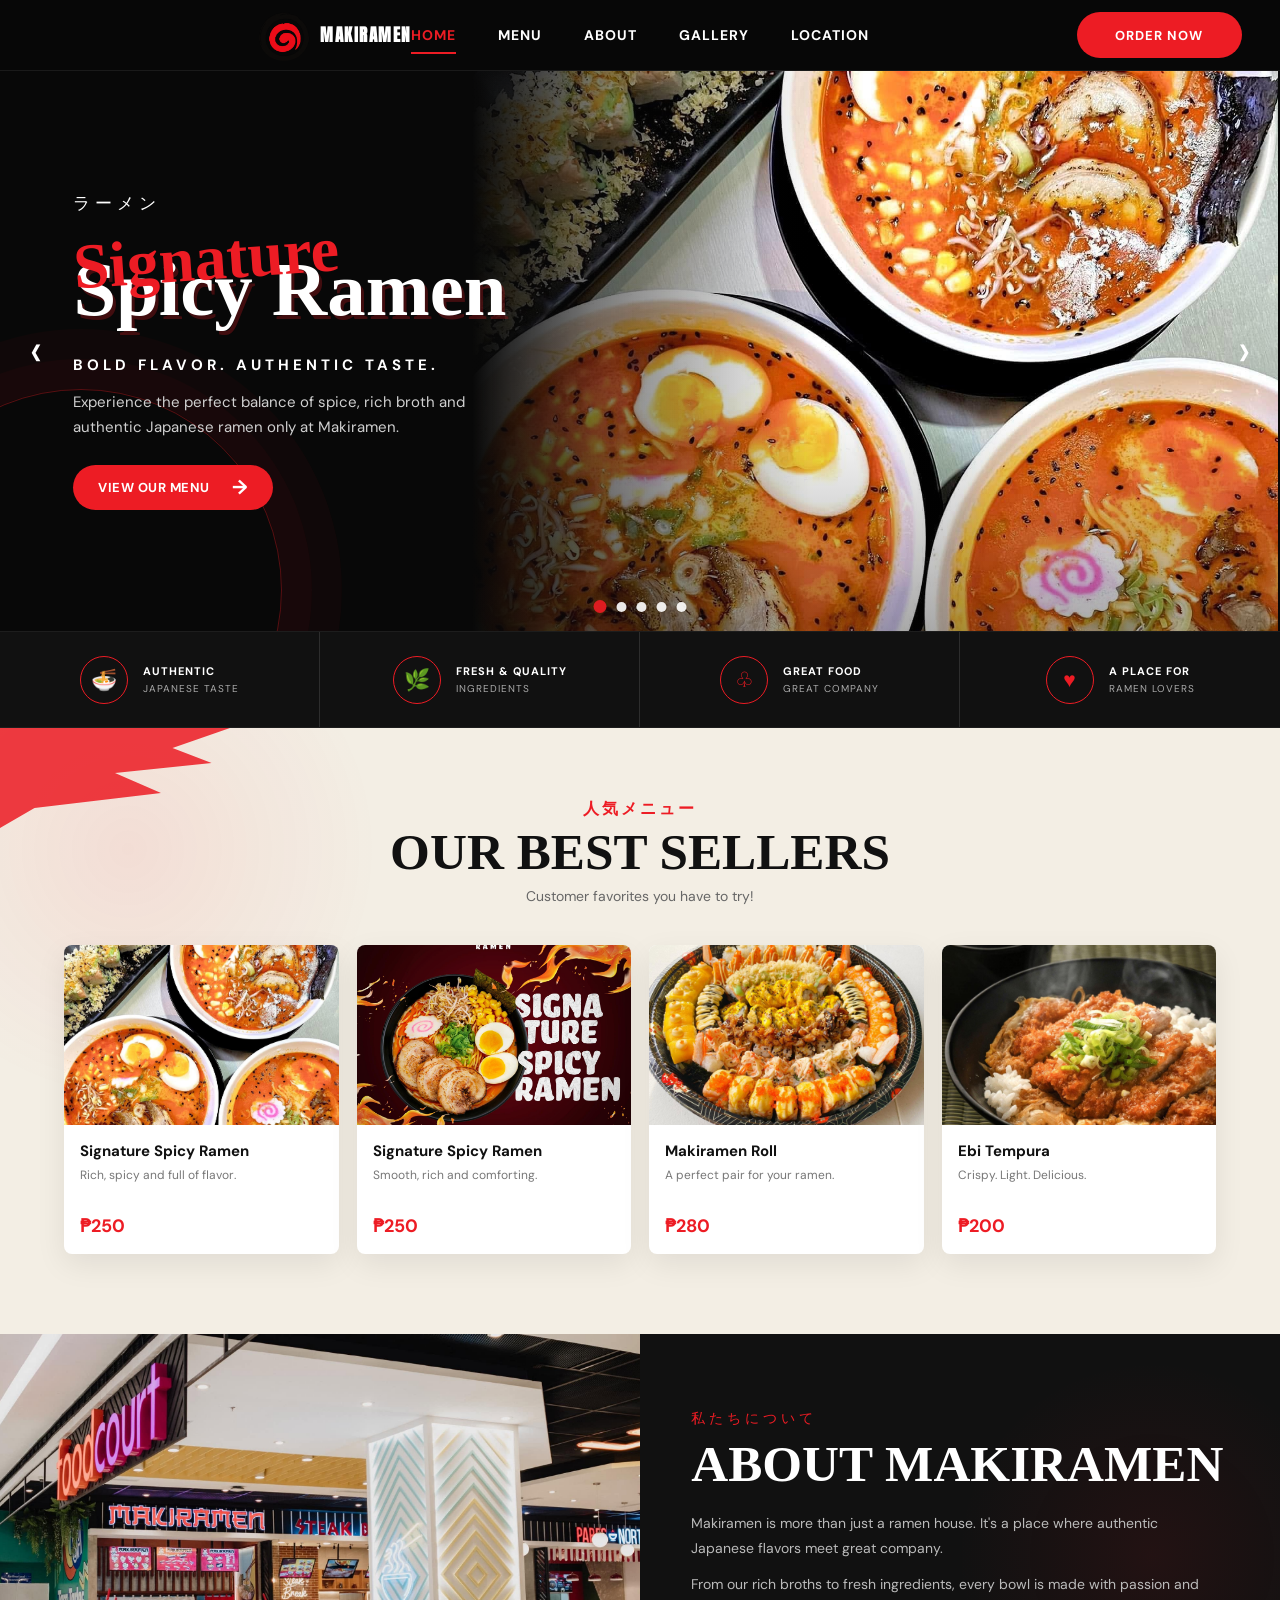
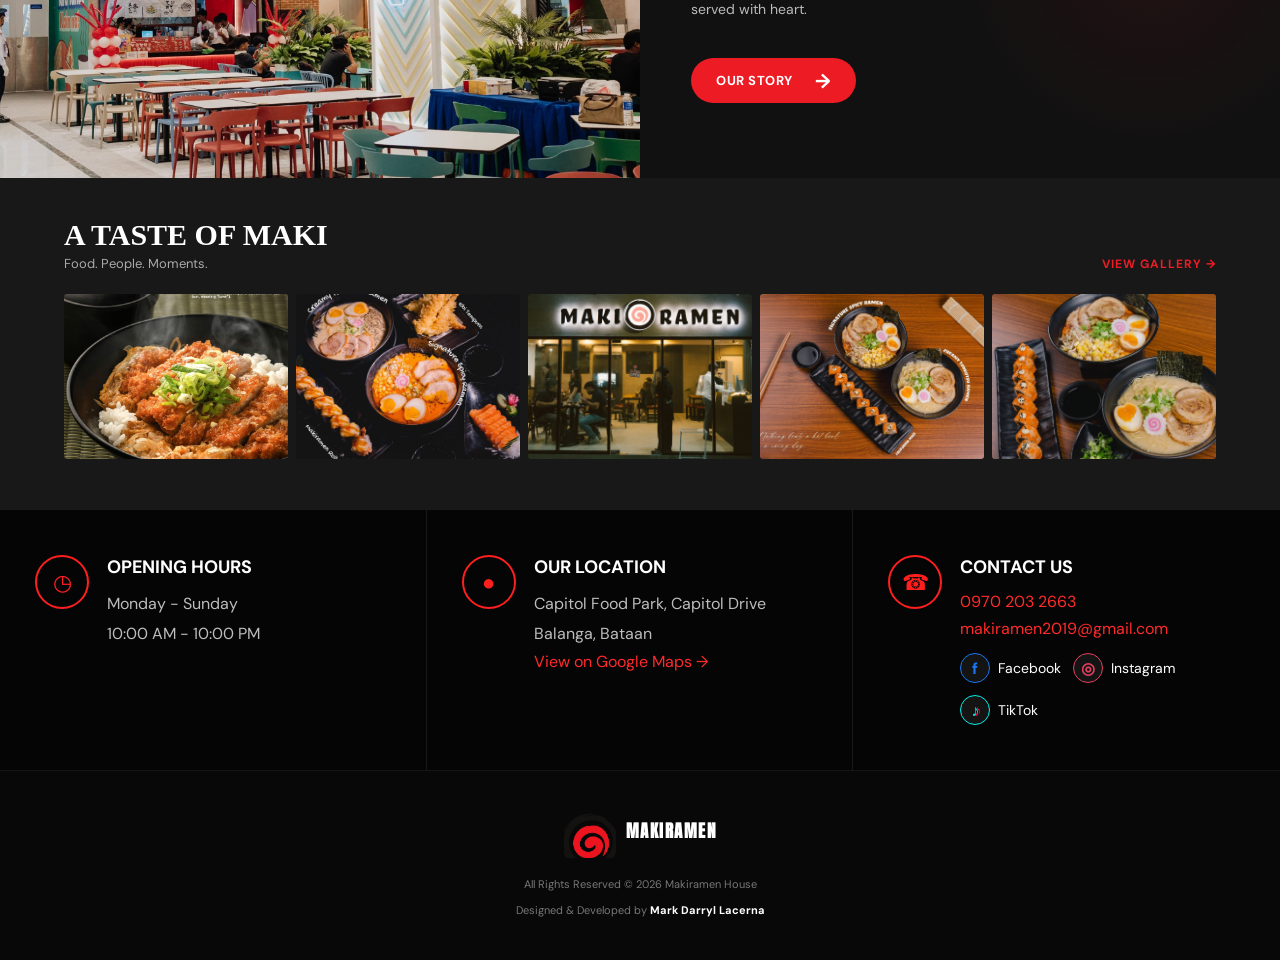
==== commit 992edc4c: "Update website" ====
--- a/index.html
+++ b/index.html
@@ -31,18 +31,30 @@
 </a>
 
             <div class="nav-links">
-               <a href="index.html">HOME</a>
-<a href="menu.html">MENU</a>
-<a href="about.html">ABOUT</a>
-<a href="gallery.html">GALLERY</a>
-<a href="location.html">LOCATION</a>
-            </div>
-
-         <a href="menu.html" class="order-btn">ORDER NOW</a>
-         
+                <a href="#home" class="active">HOME</a>
+                <a href="menu.html">MENU</a>
+                <a href="#about">ABOUT</a>
+                <a href="#gallery">GALLERY</a>
+                <a href="#location">LOCATION</a>
+            </div>
+
+            <a href="menu.html" class="order-btn">ORDER NOW</a>
+            <button class="mobile-menu-toggle" id="mobileMenuToggle" aria-label="Open menu">
+    <i class="fas fa-bars"></i>
+</button>
 
         </nav>
+
+        <div class="mobile-menu" id="mobileMenu">
+    <a href="index.html">HOME</a>
+    <a href="menu.html">MENU</a>
+    <a href="about.html">ABOUT</a>
+    <a href="gallery.html">GALLERY</a>
+    <a href="location.html">LOCATION</a>
+    <a href="menu.html" class="mobile-order-btn">ORDER NOW</a>
+</div>
     </header>
+    
 
 
     <!-- =========================
@@ -78,7 +90,7 @@
                                 only at Makiramen.
                             </p>
 
-                            <a href="menu.html">MENU</a>
+                            <a href="#menu" class="primary-btn">
                                 VIEW OUR MENU
                                 <span>→</span>
                             </a>
@@ -119,7 +131,7 @@
                                 ramen lovers who enjoy rich Japanese taste.
                             </p>
 
-                            <a href="menu.html">MENU</a>
+                            <a href="#menu" class="primary-btn">
                                 VIEW OUR MENU
                                 <span>→</span>
                             </a>
@@ -160,7 +172,7 @@
                                 our fresh and delicious sushi selections.
                             </p>
 
-                            <a href="menu.html">MENU</a>
+                            <a href="#menu" class="primary-btn">
                                 VIEW OUR MENU
                                 <span>→</span>
                             </a>
@@ -201,7 +213,7 @@
                                 freshly prepared to complement your meal.
                             </p>
 
-                            <a href="menu.html">MENU</a>
+                            <a href="#menu" class="primary-btn">
                                 VIEW OUR MENU
                                 <span>→</span>
                             </a>
@@ -242,7 +254,7 @@
                                 made fresh and served with heart at Makiramen.
                             </p>
 
-                           <a href="menu.html">MENU</a>
+                            <a href="#menu" class="primary-btn">
                                 VIEW OUR MENU
                                 <span>→</span>
                             </a>
--- a/css/style.css
+++ b/css/style.css
@@ -2122,237 +2122,83 @@
 }
 
 /* =========================================
-   MOBILE TOGGLE MENU
-========================================= */
+   MOBILE MENU TOGGLE ONLY
+   ========================================= */
 
 .mobile-menu-toggle {
     display: none;
 }
 
-
-/* =========================================
-   MOBILE
-========================================= */
+.mobile-menu {
+    display: none;
+}
 
 @media (max-width: 700px) {
 
-    /* HIDE DESKTOP ORDER BUTTON */
-
+    /* Hide desktop Order Now ONLY on phone */
     .navbar > .order-btn {
         display: none !important;
     }
 
-
-    /* SHOW HAMBURGER */
-
+    /* Hamburger */
     .mobile-menu-toggle {
         display: flex !important;
-
-        width: 42px;
-        height: 42px;
-
-        padding: 0;
-        margin: 0;
-
-        border: 0;
-        background: transparent;
-
-        flex-direction: column;
         align-items: center;
         justify-content: center;
-
-        gap: 5px;
-
+        width: 44px;
+        height: 44px;
+        margin-left: auto;
+        border: none;
+        background: transparent;
+        color: #fff;
+        font-size: 25px;
         cursor: pointer;
-    }
-
-    .mobile-menu-toggle span {
-        display: block;
-
-        width: 24px;
-        height: 2px;
-
-        background: #fff;
-
-        border-radius: 2px;
-
-        transition: .3s ease;
-    }
-
-
-    /* =====================================
-       MOBILE MENU PANEL
-    ===================================== */
-
+        z-index: 1002;
+    }
+
+    /* Mobile dropdown */
     .mobile-menu {
-        position: fixed;
-
-        top: 0;
-        right: 0;
-
-        width: min(330px, 88vw);
-        height: 100vh;
-
-        z-index: 99999;
-
         display: flex;
         flex-direction: column;
-
-        padding: 28px 25px;
-
-        background: #080808;
-
-        box-shadow: -10px 0 35px rgba(0,0,0,.5);
-
-        transform: translateX(110%);
+        position: absolute;
+        top: 68px;
+        left: 0;
+        right: 0;
+        background: #111;
+        padding: 15px 20px 20px;
+        gap: 5px;
+        z-index: 1001;
+
+        opacity: 0;
         visibility: hidden;
-
-        transition:
-            transform .35s ease,
-            visibility .35s ease;
-    }
-
+        transform: translateY(-10px);
+        transition: 0.25s ease;
+    }
 
     .mobile-menu.active {
-        transform: translateX(0);
+        opacity: 1;
         visibility: visible;
-    }
-
-
-    /* CLOSE */
-
-    .mobile-menu-close {
-        position: absolute;
-
-        top: 20px;
-        right: 20px;
-
-        width: 40px;
-        height: 40px;
-
-        border: 1px solid rgba(255,255,255,.2);
-        border-radius: 50%;
-
-        background: transparent;
-
+        transform: translateY(0);
+    }
+
+    .mobile-menu a {
+        display: block;
+        padding: 14px 10px;
         color: #fff;
-
-        font-size: 28px;
-        line-height: 1;
-
-        cursor: pointer;
-    }
-
-
-    /* LOGO */
-
-    .mobile-menu-logo {
-        display: flex;
-        align-items: center;
-
-        gap: 9px;
-
-        margin-top: 25px;
-        margin-bottom: 40px;
-    }
-
-    .mobile-menu-logo .logo-mark {
-        position: relative;
-
-        width: 45px;
-        height: 45px;
-
-        overflow: hidden;
-        flex-shrink: 0;
-    }
-
-    .mobile-menu-logo .logo-mark img {
-        position: absolute;
-
-        width: 90px;
-        height: 90px;
-
-        max-width: none;
-
-        top: -3px;
-        left: 50%;
-
-        transform: translateX(-50%);
-
-        object-fit: contain;
-    }
-
-    .mobile-menu-logo .logo-name {
-        color: #fff;
-
-        font-family: 'Anton', sans-serif;
-
-        font-size: 17px;
-
-        letter-spacing: 1.5px;
-    }
-
-
-    /* LINKS */
-
-    .mobile-nav-links {
-        display: flex;
-        flex-direction: column;
-    }
-
-    .mobile-nav-links a {
-        display: flex;
-        align-items: center;
-
-        min-height: 58px;
-
-        border-bottom: 1px solid rgba(255,255,255,.08);
-
-        color: #fff;
-
         text-decoration: none;
-
+        font-weight: 700;
         font-size: 15px;
-        font-weight: 700;
-
-        letter-spacing: 1.5px;
-
-        transition: .25s ease;
-    }
-
-    .mobile-nav-links a:hover {
-        color: #ed1c24;
-        padding-left: 8px;
-    }
-
-
-    /* ORDER */
-
-    .mobile-order-btn {
-        display: flex;
-        align-items: center;
-        justify-content: space-between;
-
-        margin-top: 30px;
-
-        padding: 16px 20px;
-
-        border-radius: 40px;
-
-        background: #ed1c24;
-
-        color: #fff;
-
-        text-decoration: none;
-
-        font-size: 13px;
-        font-weight: 700;
-
         letter-spacing: 1px;
     }
 
-    .mobile-order-btn span {
-        font-size: 20px;
-    }
-
-}
+    .mobile-menu a:hover {
+        color: #e60000;
+    }
+
+    .mobile-menu .mobile-order-btn {
+        margin-top: 8px;
+        background: #e60000;
+        text-align: center;
+        border-radius: 4px;
+    }
+}
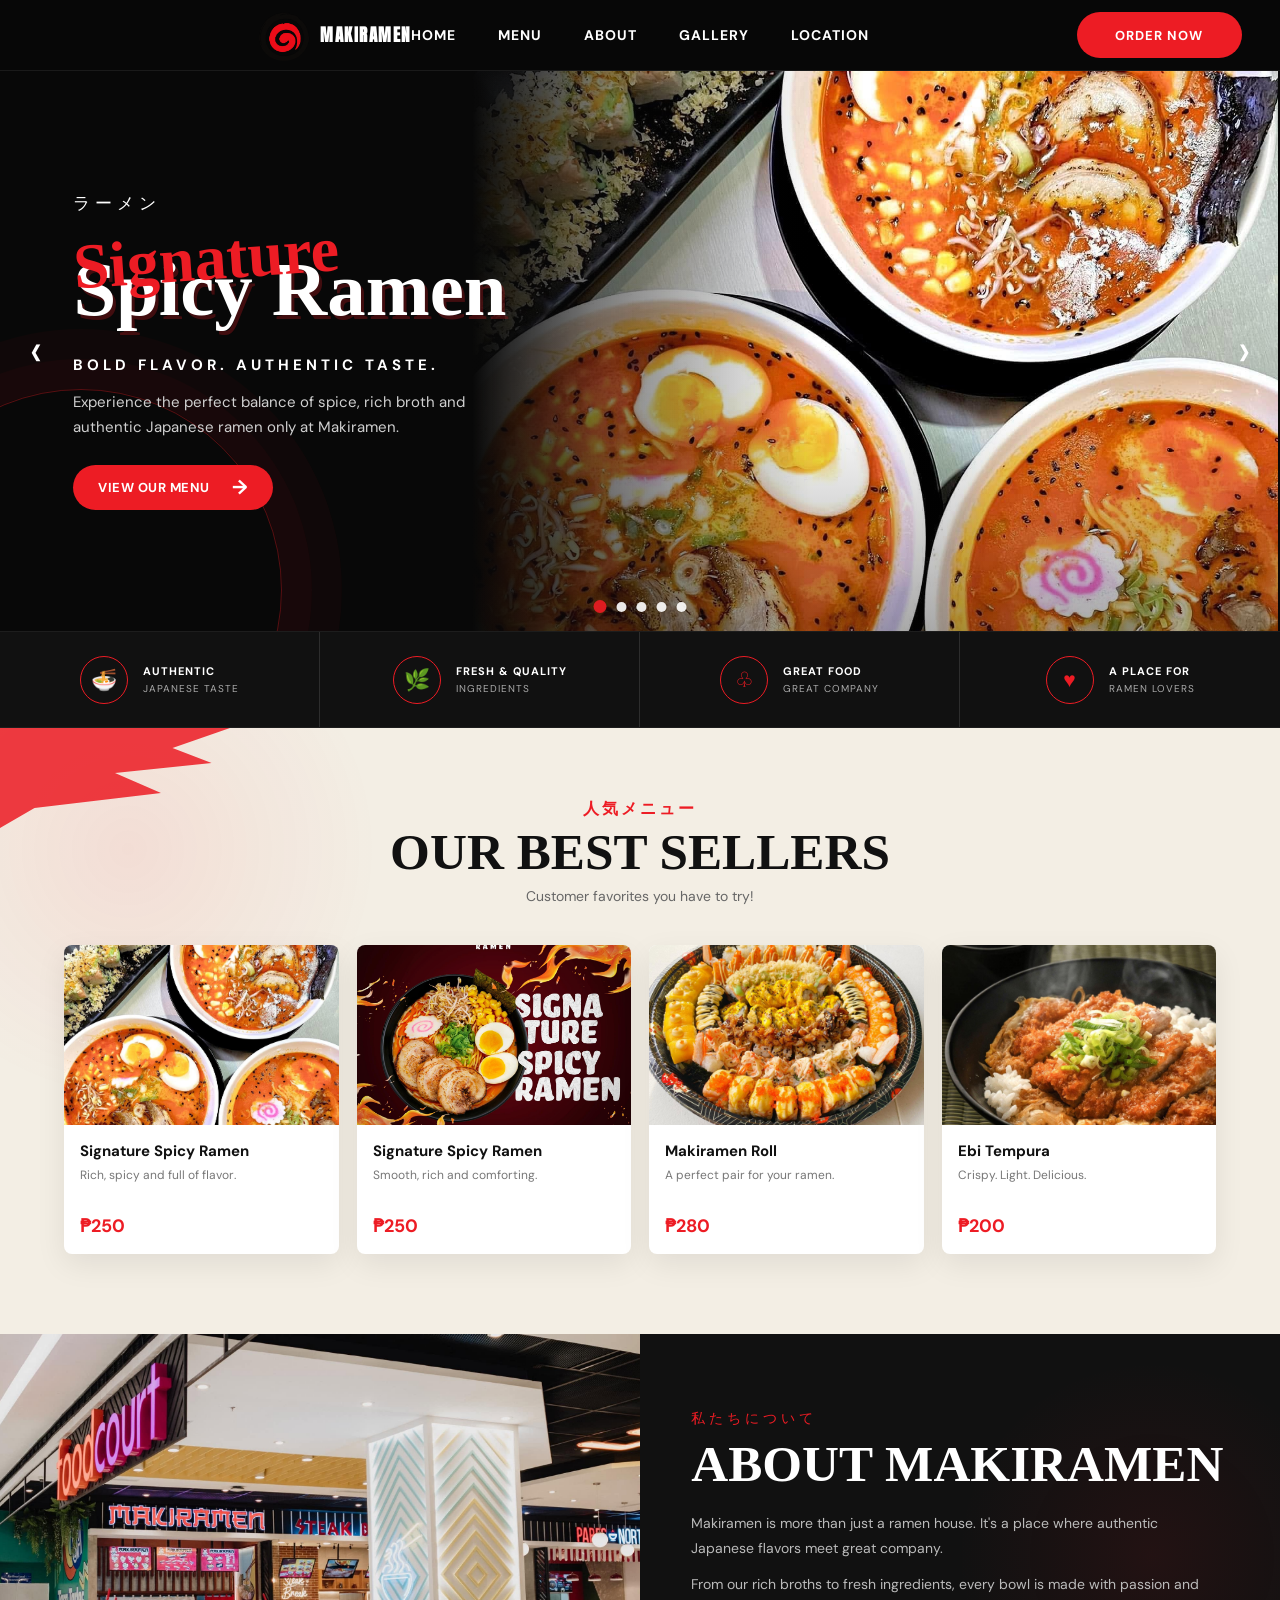
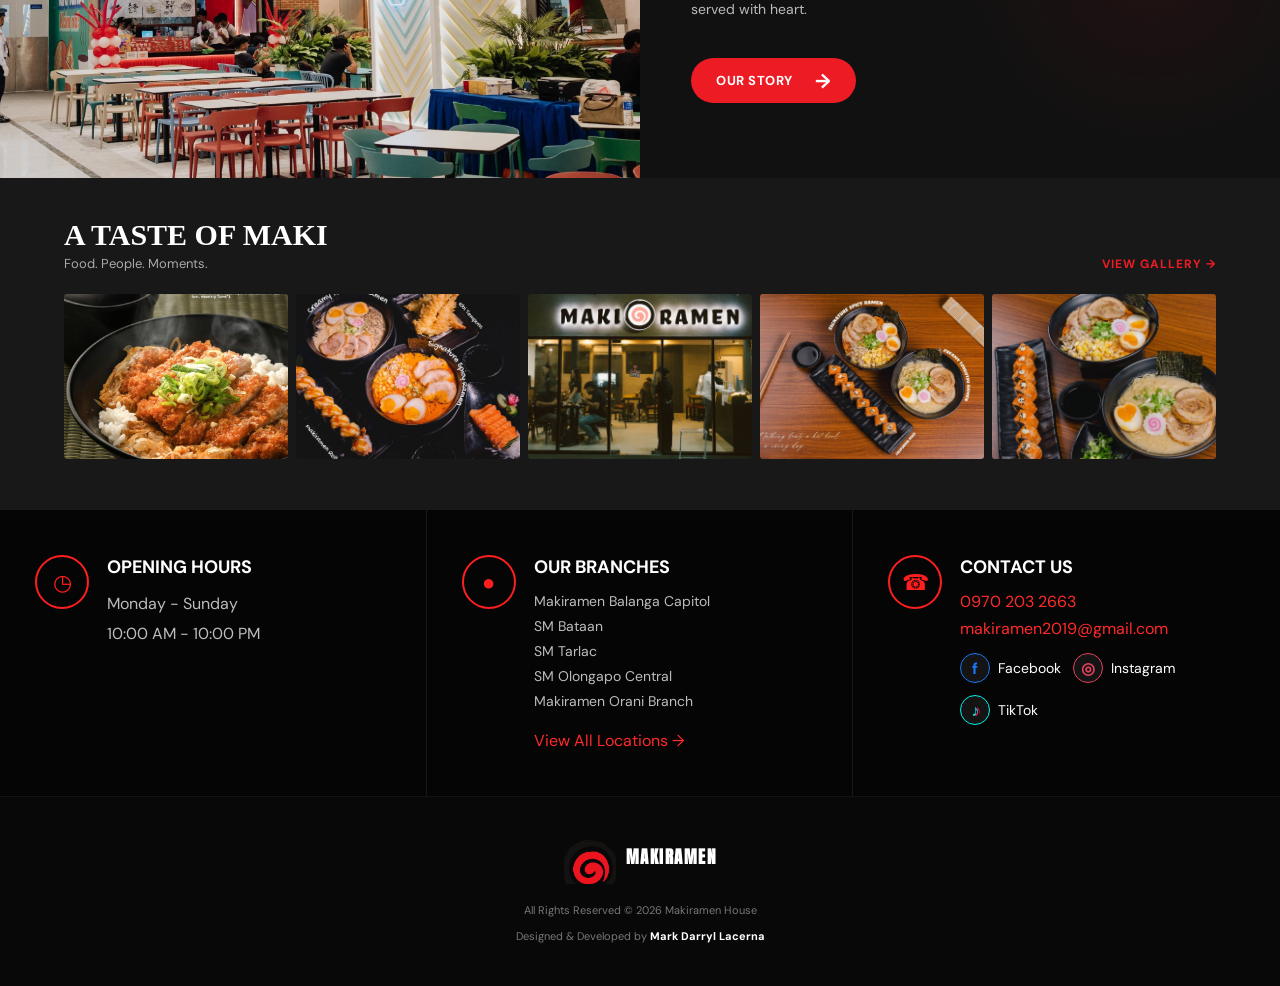
==== commit 36d96149: "Update website" ====
--- a/index.html
+++ b/index.html
@@ -7,7 +7,7 @@
       href="https://cdnjs.cloudflare.com/ajax/libs/font-awesome/6.5.2/css/all.min.css">
     <title>Makiramen House | Japanese Restaurant</title>
 
-   <link rel="stylesheet" href="css/style.css?v=2">
+   <link rel="stylesheet" href="css/style.css?v=3">
 </head>
 
 <body>
@@ -30,13 +30,13 @@
     </span>
 </a>
 
-            <div class="nav-links">
-                <a href="#home" class="active">HOME</a>
-                <a href="menu.html">MENU</a>
-                <a href="#about">ABOUT</a>
-                <a href="#gallery">GALLERY</a>
-                <a href="#location">LOCATION</a>
-            </div>
+          <div class="nav-links">
+    <a href="index.html">HOME</a>
+    <a href="menu.html">MENU</a>
+    <a href="about.html">ABOUT</a>
+    <a href="gallery.html">GALLERY</a>
+    <a href="location.html">LOCATION</a>
+</div>
 
             <a href="menu.html" class="order-btn">ORDER NOW</a>
             <button class="mobile-menu-toggle" id="mobileMenuToggle" aria-label="Open menu">
@@ -598,39 +598,61 @@
         </section>
 
 <!-- =========================
-     LOCATION / FOOTER
-========================== -->
+     LOCATION / CONTACT
+========================= -->
+
 <section id="location" class="location">
 
+    <!-- OPENING HOURS -->
     <div class="location-item">
+
         <span class="location-icon">◷</span>
 
         <div>
             <h3>OPENING HOURS</h3>
+
             <p>Monday - Sunday</p>
             <p>10:00 AM - 10:00 PM</p>
         </div>
+
     </div>
 
+
+    <!-- OUR BRANCHES -->
+    <div class="location-item branches-location">
+
+        <span class="location-icon">●</span>
+
+        <div>
+
+            <h3>OUR BRANCHES</h3>
+
+            <div class="branch-list">
+
+                <p>Makiramen Balanga Capitol</p>
+                <p>SM Bataan</p>
+                <p>SM Tarlac</p>
+                <p>SM Olongapo Central</p>
+                <p>Makiramen Orani Branch</p>
+
+            </div>
+
+            <a href="location.html">
+                View All Locations →
+            </a>
+
+        </div>
+
+    </div>
+
+
+    <!-- CONTACT -->
     <div class="location-item">
-        <span class="location-icon">●</span>
+
+        <span class="location-icon">☎</span>
 
         <div>
-            <h3>OUR LOCATION</h3>
-            <p>Capitol Food Park, Capitol Drive</p>
-            <p>Balanga, Bataan</p>
-
-            <a href="https://share.google/M9KjZpr33h3sfdDit"
-               target="_blank">
-               View on Google Maps →
-            </a>
-        </div>
-    </div>
-
-    <div class="location-item">
-        <span class="location-icon">☎</span>
-
-        <div>
+
             <h3>CONTACT US</h3>
 
             <a class="contact-detail" href="tel:09702032663">
@@ -665,10 +687,10 @@
             </div>
 
         </div>
+
     </div>
 
 </section>
-
 
     </main>
 
@@ -699,7 +721,7 @@
     </footer>
 
 
-    <script src="js/script.js"></script>
+    <script src="js/script.js?v=3"></script>
 
 </body>
 </html>
--- a/css/style.css
+++ b/css/style.css
@@ -2202,3 +2202,102 @@
         border-radius: 4px;
     }
 }
+
+/* MOBILE NAV FIX ONLY */
+@media (max-width: 700px) {
+
+    /* Hide the original desktop navigation */
+    .navbar .nav-links {
+        display: none !important;
+    }
+
+    /* Hide the original Order Now button */
+    .navbar .order-btn {
+        display: none !important;
+    }
+
+    /* Keep hamburger visible */
+    .navbar .mobile-menu-toggle {
+        display: flex !important;
+        align-items: center;
+        justify-content: center;
+        width: 42px;
+        height: 42px;
+        margin-left: auto;
+        padding: 0;
+        border: 0;
+        background: transparent;
+        color: #fff;
+        font-size: 25px;
+    }
+
+    /* Mobile menu */
+    .mobile-menu {
+        display: flex !important;
+        flex-direction: column;
+        position: absolute;
+        top: 68px;
+        left: 0;
+        width: 100%;
+        box-sizing: border-box;
+        background: #111;
+        padding: 12px 20px 20px;
+        gap: 2px;
+        z-index: 9999;
+
+        opacity: 0;
+        visibility: hidden;
+        transform: translateY(-10px);
+        transition: all 0.25s ease;
+    }
+
+    .mobile-menu.active {
+        opacity: 1;
+        visibility: visible;
+        transform: translateY(0);
+    }
+}
+
+/* =========================================================
+   BRANCH LIST — LOCATION SECTION
+========================================================= */
+
+.branch-list {
+    display: flex;
+    flex-direction: column;
+    gap: 4px;
+    margin-bottom: 14px;
+}
+
+.branch-list p {
+    margin: 0;
+    color: #bdbdbd;
+    line-height: 1.5;
+    font-size: 14px;
+}
+
+.branches-location > div {
+    min-width: 0;
+}
+
+.branches-location > div > a {
+    display: inline-block;
+    margin-top: 4px;
+}
+
+
+/* =========================================================
+   MOBILE BRANCH LIST
+========================================================= */
+
+@media (max-width: 700px) {
+
+    .branch-list {
+        gap: 5px;
+    }
+
+    .branch-list p {
+        font-size: 13px;
+    }
+
+}
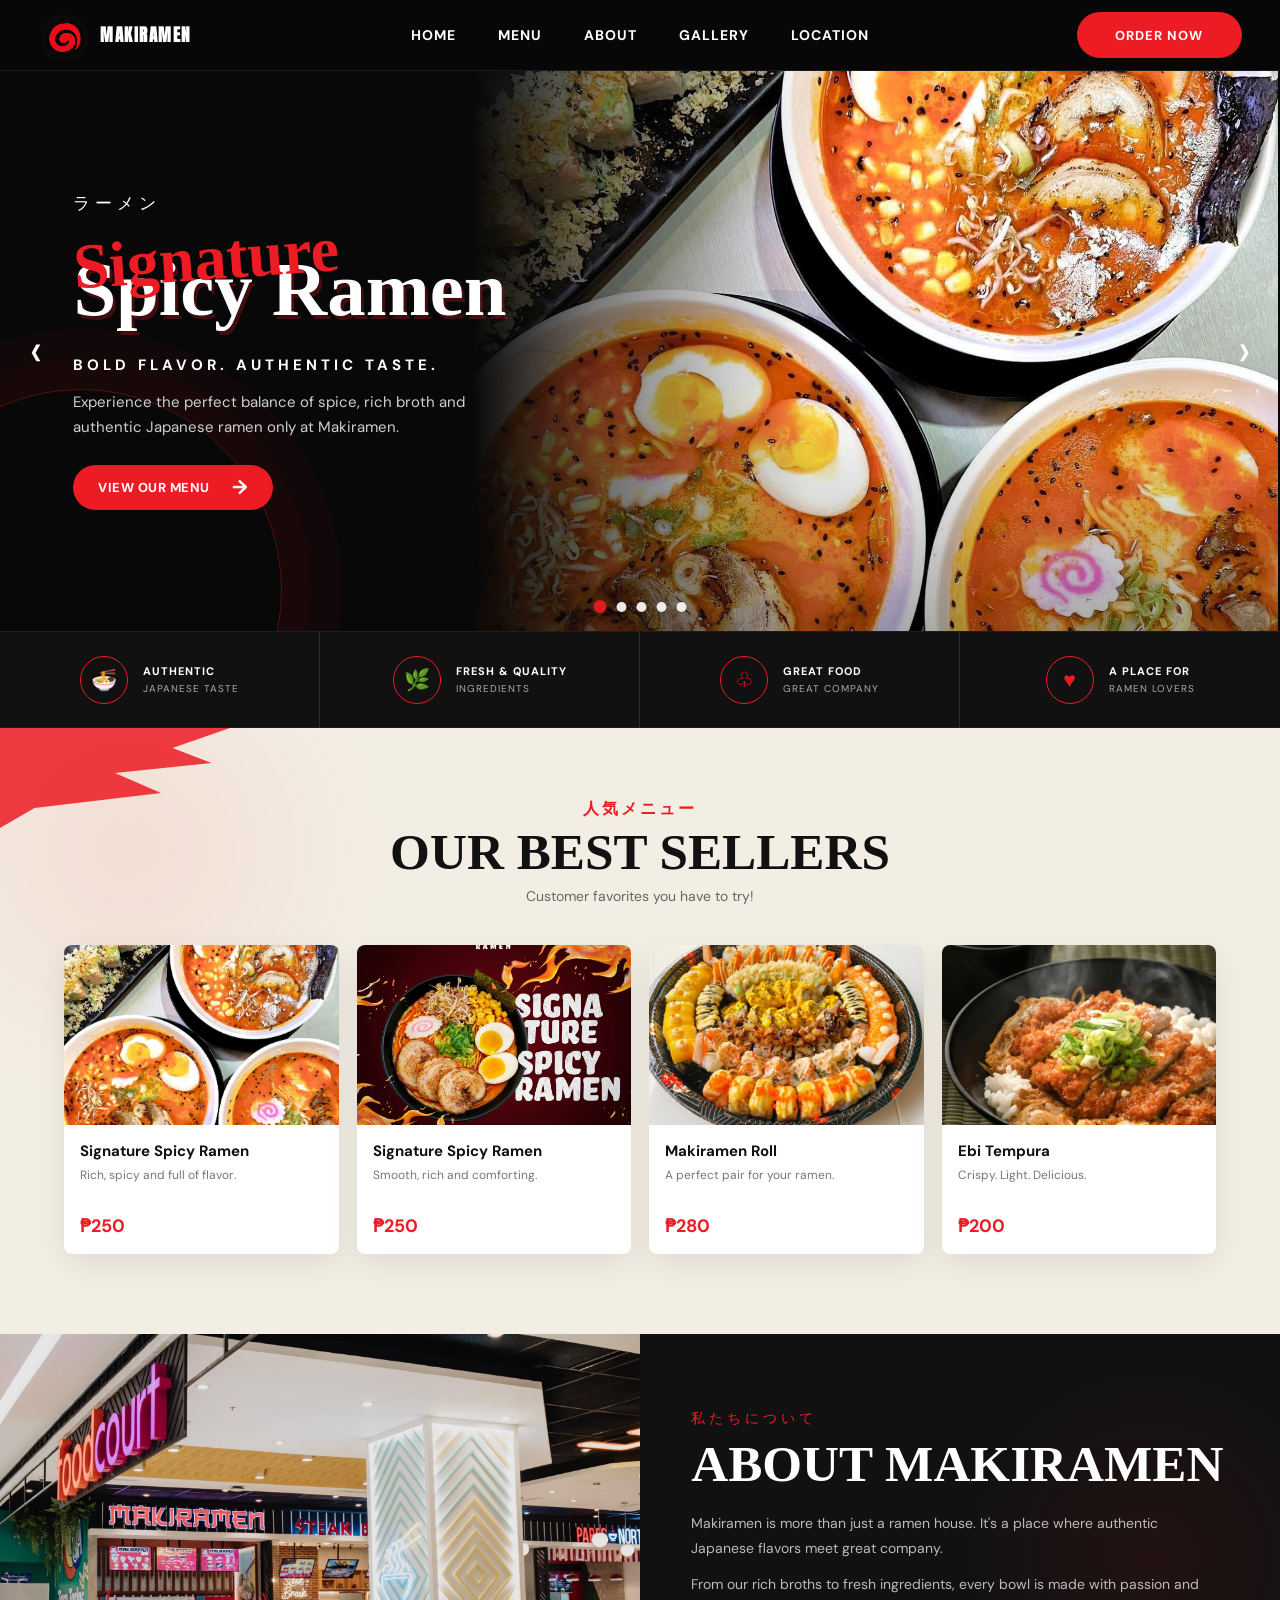
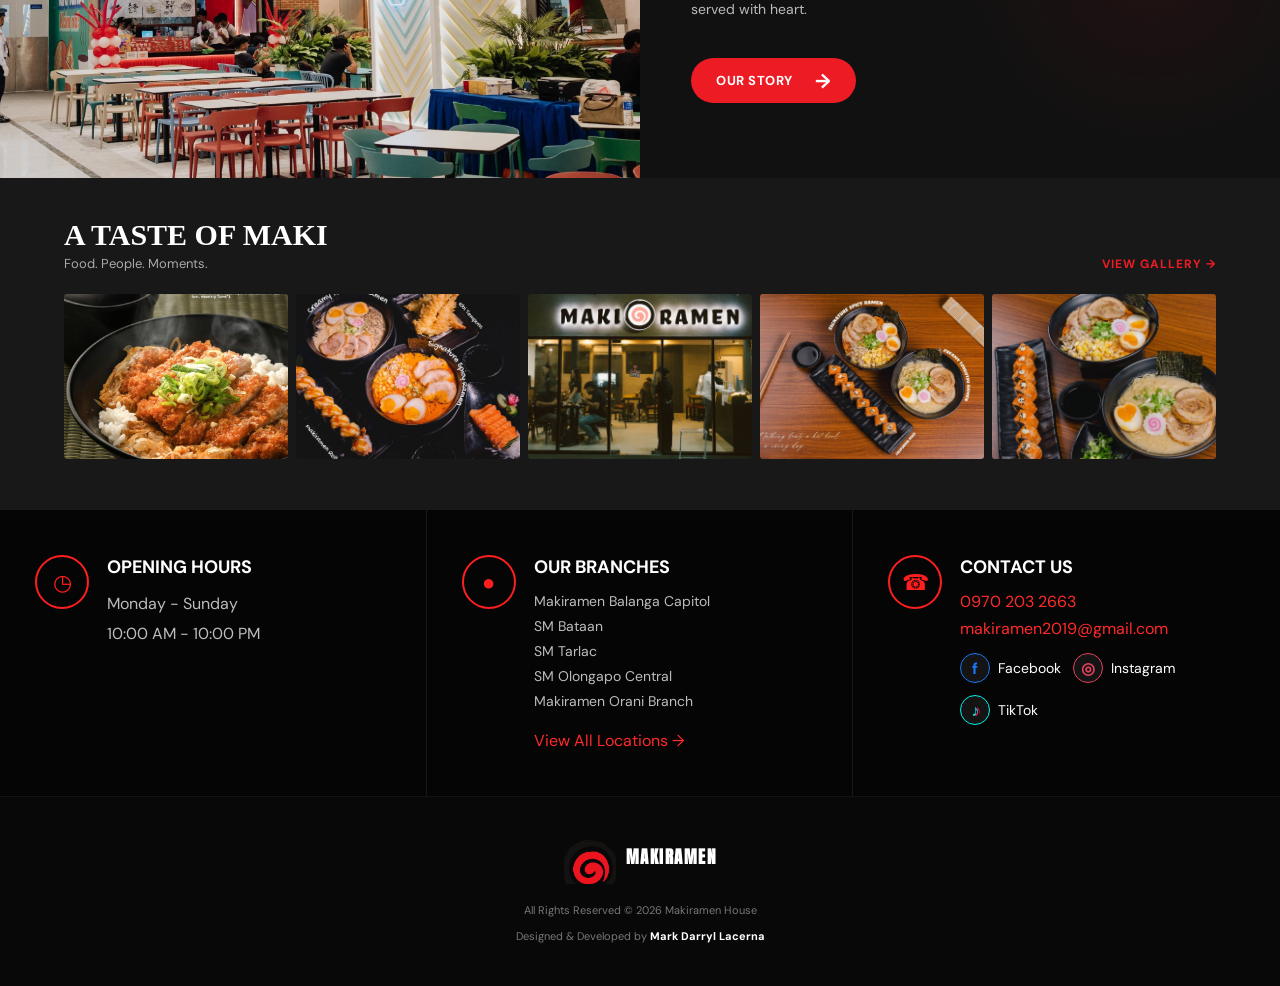
==== commit a7f1eb1d: "Update website" ====
--- a/index.html
+++ b/index.html
@@ -17,8 +17,6 @@
     ========================== -->
     <header class="site-header">
         <nav class="navbar">
-
-<a href="index.html" class="logo">
 
 <a href="index.html" class="logo">
     <span class="logo-mark">
--- a/css/style.css
+++ b/css/style.css
@@ -2300,4 +2300,7 @@
         font-size: 13px;
     }
 
-}+}
+
+
+
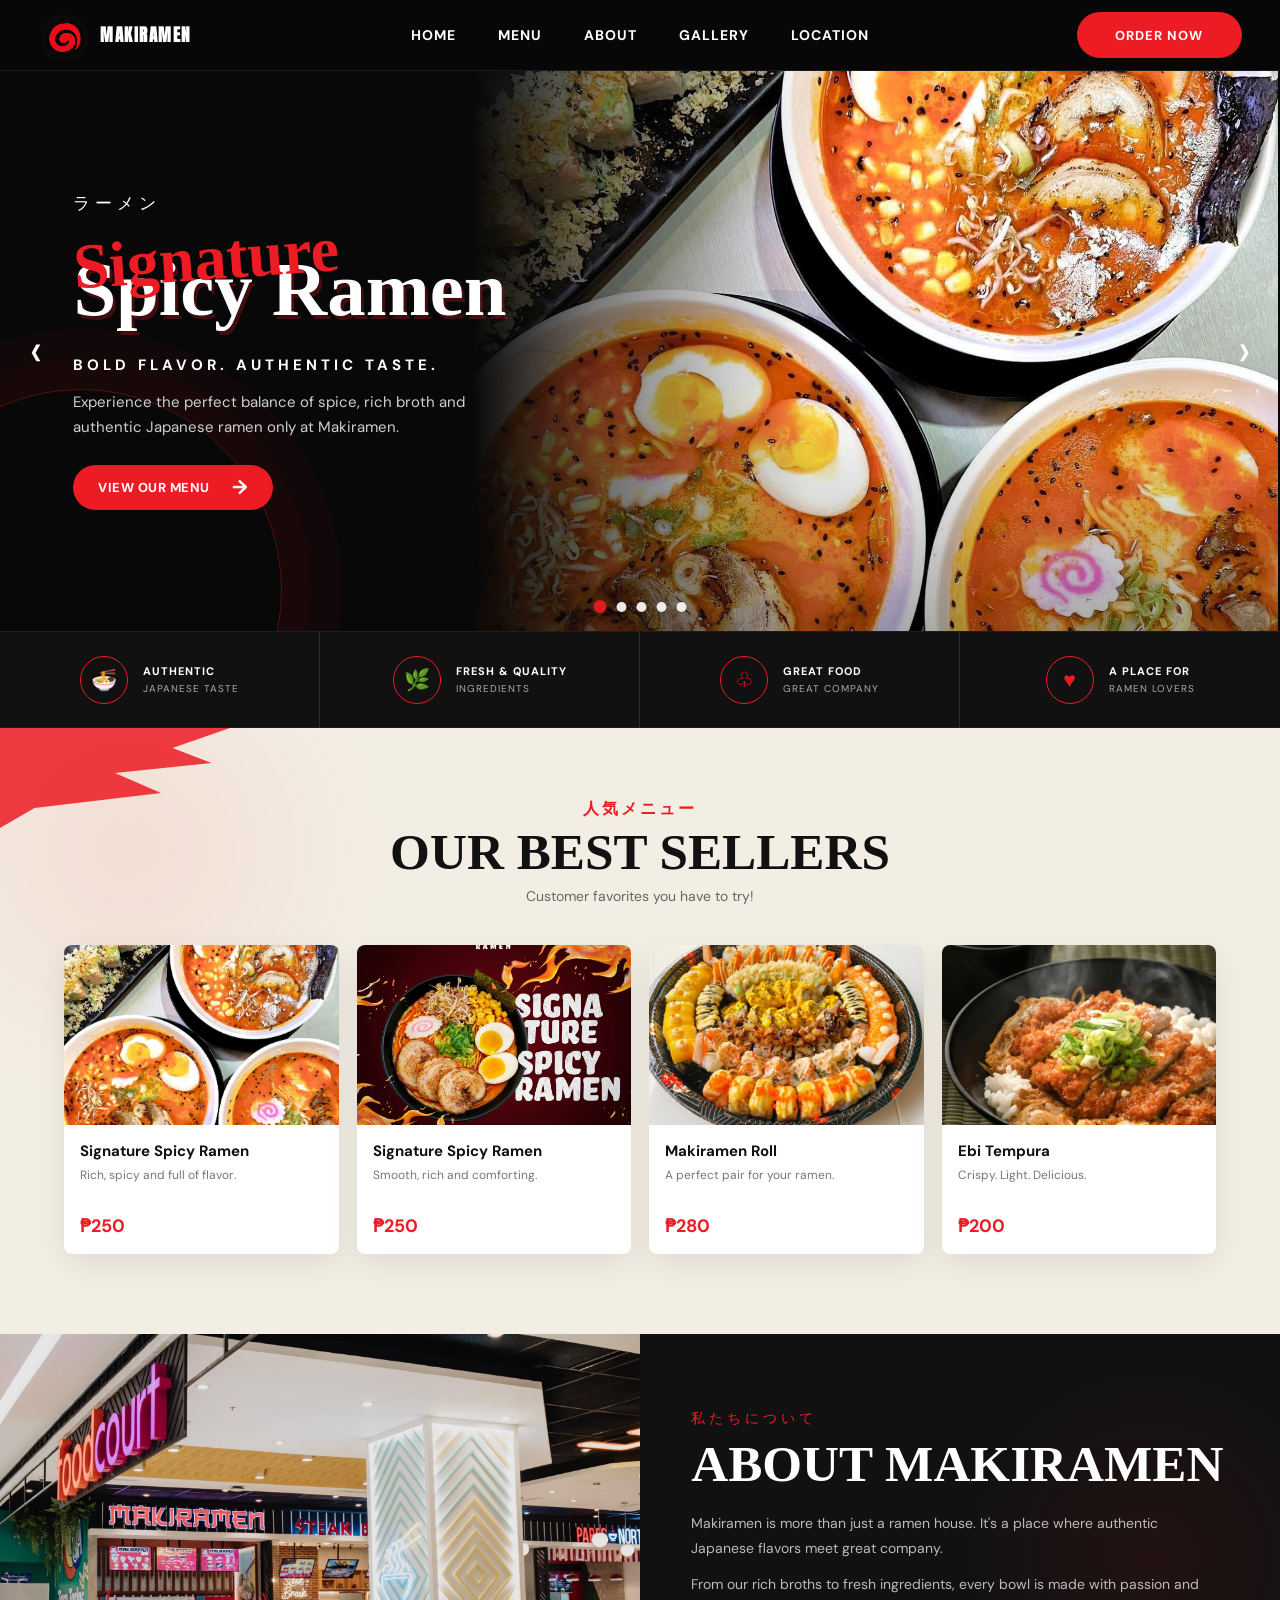
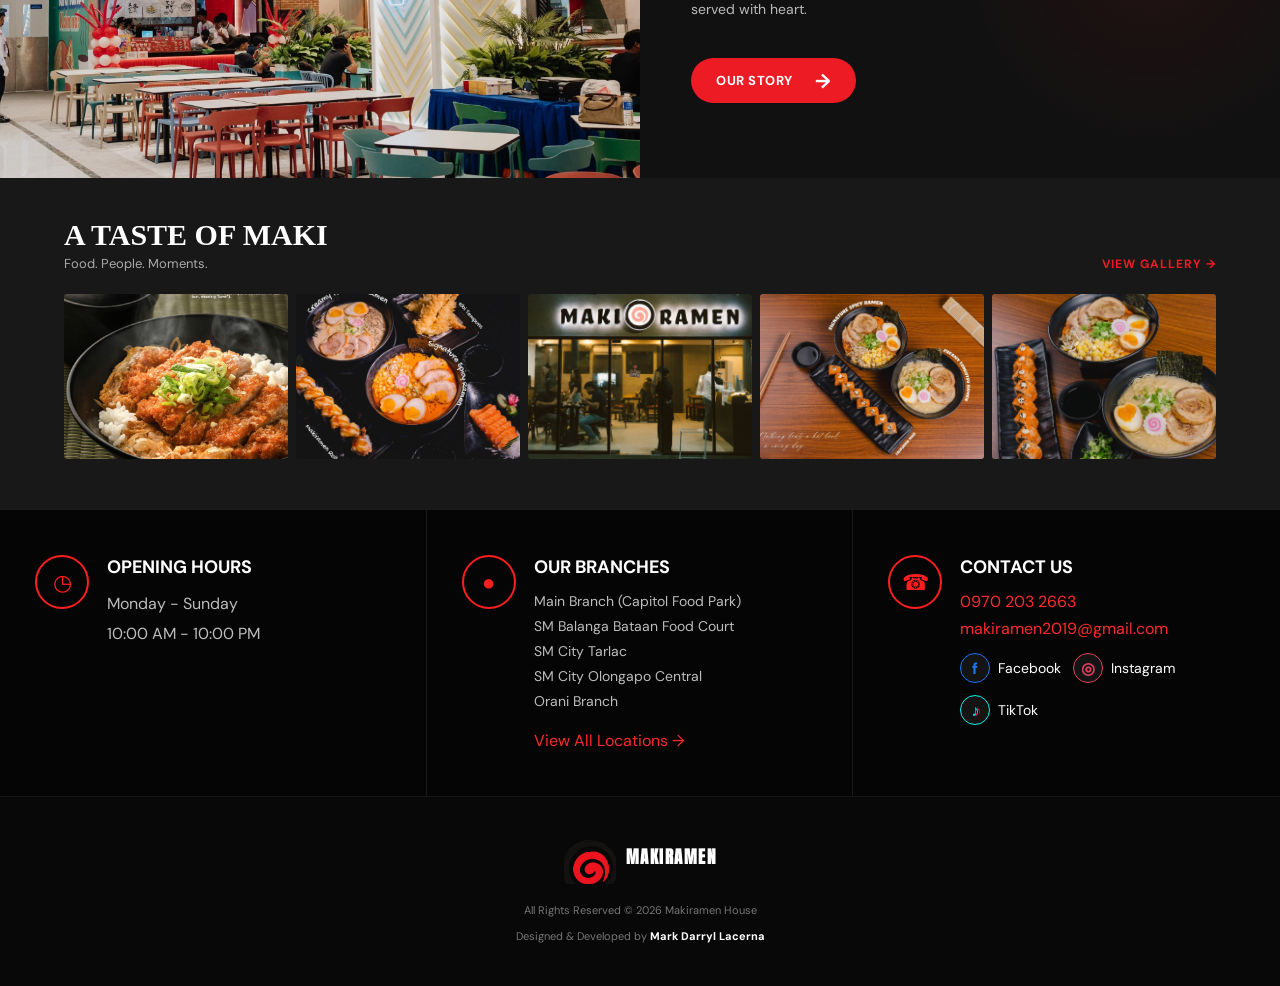
==== commit 69331801: "Update website" ====
--- a/index.html
+++ b/index.html
@@ -627,11 +627,11 @@
 
             <div class="branch-list">
 
-                <p>Makiramen Balanga Capitol</p>
-                <p>SM Bataan</p>
-                <p>SM Tarlac</p>
-                <p>SM Olongapo Central</p>
-                <p>Makiramen Orani Branch</p>
+                <p>Main Branch (Capitol Food Park)</p>
+                <p>SM Balanga Bataan Food Court</p>
+                <p>SM City Tarlac</p>
+                <p>SM City Olongapo Central</p>
+                <p>Orani Branch</p>
 
             </div>
 
--- a/css/style.css
+++ b/css/style.css
@@ -2303,4 +2303,18 @@
 }
 
 
-
+/* =========================================
+   MOBILE HAMBURGER BARS
+========================================= */
+@media (max-width: 700px) {
+
+    .mobile-menu-toggle span {
+        display: block !important;
+        width: 28px !important;
+        height: 3px !important;
+        margin: 4px 0 !important;
+        background: #ffffff !important;
+        border-radius: 3px !important;
+    }
+
+}
